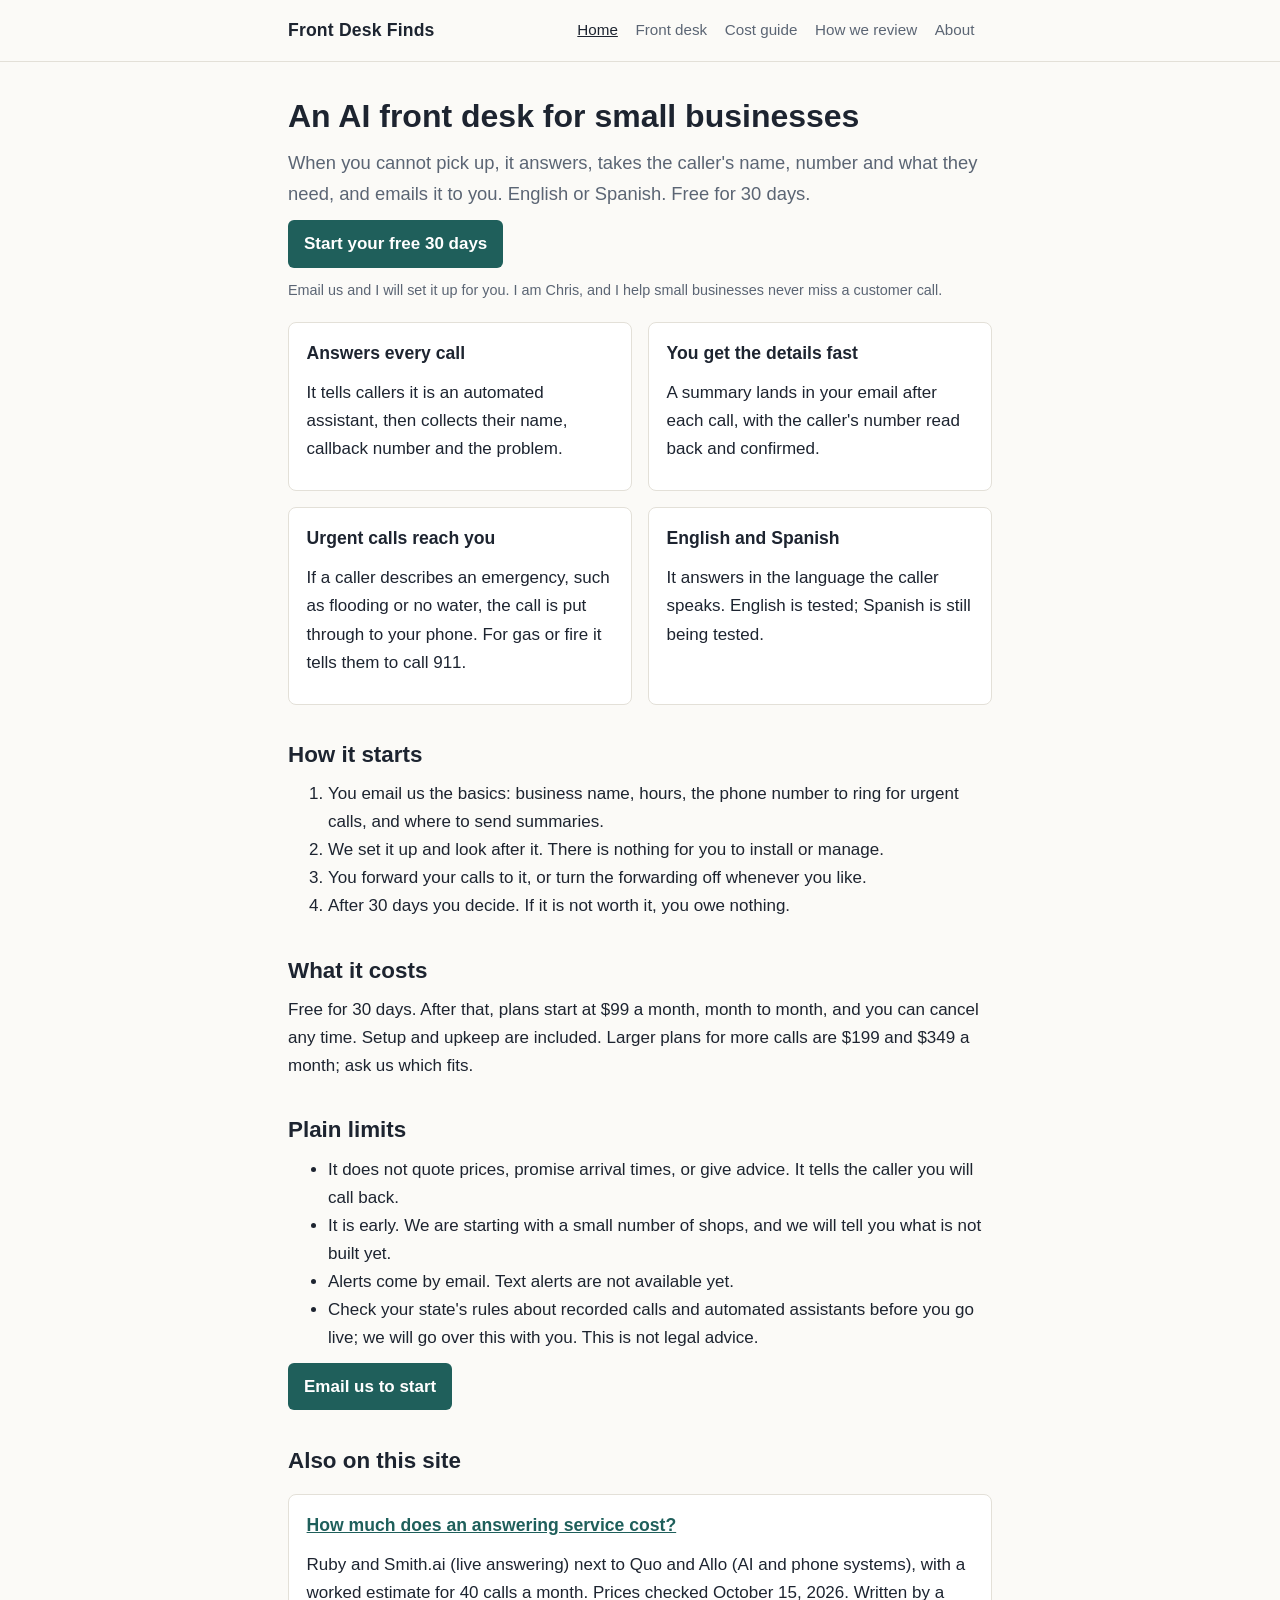
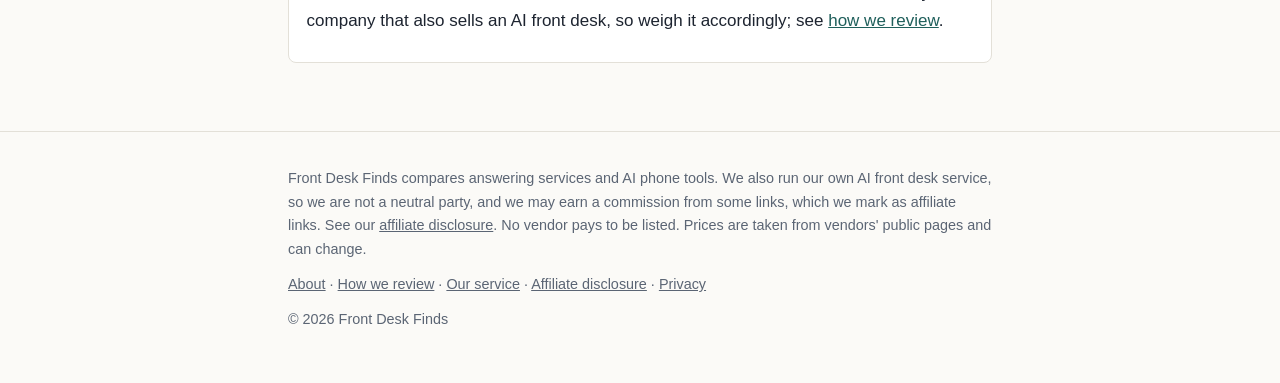
==== index.html @ 003ff278 "Draft: lead home page with AI front desk service for small businesses Co-Authored-By: Claude Sonnet " ====
<!doctype html>
<html lang="en">
<head>
<meta charset="utf-8">
<meta name="viewport" content="width=device-width,initial-scale=1">
<title>Front Desk Finds: an AI front desk for small businesses</title>
<meta name="description" content="An AI front desk that answers your calls when you cannot, takes the caller's details and emails them to you. English and Spanish. Free for 30 days.">
<link rel="canonical" href="https://frontdeskfinds.com/">
<link rel="stylesheet" href="/style.css">
<meta property="og:title" content="Front Desk Finds: an AI front desk for small businesses">
<meta property="og:description" content="An AI front desk that answers your calls when you cannot, takes the caller's details and emails them to you. English and Spanish. Free for 30 days.">
<meta property="og:type" content="website">
<meta property="og:url" content="https://frontdeskfinds.com/">
</head>
<body>
<header class="site"><div class="wrap">
<a class="brand" href="/">Front Desk Finds</a>
<nav aria-label="Main"><a href="/" aria-current="page">Home</a><a href="/our-service/">Front desk</a><a href="/how-much-does-an-answering-service-cost/">Cost guide</a><a href="/how-we-review/">How we review</a><a href="/about/">About</a></nav>
</div></header>
<main><div class="wrap">

<h1>An AI front desk for small businesses</h1>
<p class="lede">When you cannot pick up, it answers, takes the caller's name, number and what they need, and emails it to you. English or Spanish. Free for 30 days.</p>
<p><a class="btn" href="mailto:support@frontdeskfinds.com?subject=Start%20my%20free%2030%20days">Start your free 30 days</a></p>
<p class="meta">Email us and I will set it up for you. I am Chris, and I help small businesses never miss a customer call.</p>

<div class="cards two">
<div class="card"><h3>Answers every call</h3><p>It tells callers it is an automated assistant, then collects their name, callback number and the problem.</p></div>
<div class="card"><h3>You get the details fast</h3><p>A summary lands in your email after each call, with the caller's number read back and confirmed.</p></div>
<div class="card"><h3>Urgent calls reach you</h3><p>If a caller describes an emergency, such as flooding or no water, the call is put through to your phone. For gas or fire it tells them to call 911.</p></div>
<div class="card"><h3>English and Spanish</h3><p>It answers in the language the caller speaks. English is tested; Spanish is still being tested.</p></div>
</div>

<h2>How it starts</h2>
<ol>
<li>You email us the basics: business name, hours, the phone number to ring for urgent calls, and where to send summaries.</li>
<li>We set it up and look after it. There is nothing for you to install or manage.</li>
<li>You forward your calls to it, or turn the forwarding off whenever you like.</li>
<li>After 30 days you decide. If it is not worth it, you owe nothing.</li>
</ol>

<h2>What it costs</h2>
<p>Free for 30 days. After that, plans start at $99 a month, month to month, and you can cancel any time. Setup and upkeep are included. Larger plans for more calls are $199 and $349 a month; ask us which fits.</p>

<h2>Plain limits</h2>
<ul>
<li>It does not quote prices, promise arrival times, or give advice. It tells the caller you will call back.</li>
<li>It is early. We are starting with a small number of shops, and we will tell you what is not built yet.</li>
<li>Alerts come by email. Text alerts are not available yet.</li>
<li>Check your state's rules about recorded calls and automated assistants before you go live; we will go over this with you. This is not legal advice.</li>
</ul>
<p><a class="btn" href="mailto:support@frontdeskfinds.com?subject=Start%20my%20free%2030%20days">Email us to start</a></p>

<h2>Also on this site</h2>
<div class="cards">
<div class="card">
<h3><a href="/how-much-does-an-answering-service-cost/">How much does an answering service cost?</a></h3>
<p>Ruby and Smith.ai (live answering) next to Quo and Allo (AI and phone systems), with a worked estimate for 40 calls a month. Prices checked October 15, 2026. Written by a company that also sells an AI front desk, so weigh it accordingly; see <a href="/how-we-review/">how we review</a>.</p>
</div>
</div>
</div></main>
<footer class="site"><div class="wrap">
<p class="disclosure">Front Desk Finds compares answering services and AI phone tools. We also run our own AI front desk service, so we are not a neutral party, and we may earn a commission from some links, which we mark as affiliate links. See our <a href="/affiliate-disclosure/">affiliate disclosure</a>. No vendor pays to be listed. Prices are taken from vendors' public pages and can change.</p>
<p><a href="/about/">About</a> &middot; <a href="/how-we-review/">How we review</a> &middot; <a href="/our-service/">Our service</a> &middot; <a href="/affiliate-disclosure/">Affiliate disclosure</a> &middot; <a href="/privacy/">Privacy</a></p>
<p>&copy; 2026 Front Desk Finds</p>
</div></footer>
</body>
</html>
---- style.css ----
:root{--bg:#fbfaf7;--ink:#1d2430;--muted:#5b6574;--line:#e3e0d8;--accent:#1f5f5b;--accent-ink:#ffffff;--card:#ffffff;--note:#f1efe8}
@media (prefers-color-scheme:dark){:root{--bg:#14181d;--ink:#e8e6e1;--muted:#a3abb7;--line:#2b323b;--accent:#6fc2b9;--accent-ink:#0f1417;--card:#1b2127;--note:#1f262d}}
*{box-sizing:border-box}
html{-webkit-text-size-adjust:100%}
body{margin:0;background:var(--bg);color:var(--ink);font:17px/1.65 -apple-system,BlinkMacSystemFont,"Segoe UI",Roboto,Helvetica,Arial,sans-serif}
a{color:var(--accent)}
.wrap{max-width:46rem;margin:0 auto;padding:0 1rem}
header.site{border-bottom:1px solid var(--line)}
header.site .wrap{display:flex;flex-wrap:wrap;gap:.5rem 1.5rem;align-items:center;justify-content:space-between;padding-top:1rem;padding-bottom:1rem}
.brand{font-weight:700;font-size:1.1rem;color:var(--ink);text-decoration:none;letter-spacing:.01em}
nav a{margin-right:1.1rem;color:var(--muted);text-decoration:none;font-size:.95rem}
nav a:hover,nav a[aria-current="page"]{color:var(--ink);text-decoration:underline}
main{padding:2rem 0 3rem}
h1{font-size:2rem;line-height:1.2;margin:.2rem 0 .8rem}
h2{font-size:1.4rem;line-height:1.3;margin:2.2rem 0 .6rem}
h3{font-size:1.1rem;margin:1.6rem 0 .4rem}
p,ul,ol{margin:.7rem 0}
.lede{font-size:1.15rem;color:var(--muted)}
.meta{color:var(--muted);font-size:.9rem}
.note{background:var(--note);border-left:4px solid var(--accent);padding:.8rem 1rem;border-radius:4px;margin:1.2rem 0}
.tablewrap{overflow-x:auto;margin:1rem 0;border:1px solid var(--line);border-radius:6px;background:var(--card)}
table{border-collapse:collapse;width:100%;font-size:.95rem}
th,td{padding:.55rem .75rem;text-align:left;border-bottom:1px solid var(--line);vertical-align:top}
th{font-weight:600;background:var(--note);white-space:nowrap}
tr:last-child td{border-bottom:0}
caption{caption-side:top;text-align:left;padding:.6rem .75rem;font-weight:600}
.cards{display:grid;gap:1rem;margin:1.2rem 0}
.card{background:var(--card);border:1px solid var(--line);border-radius:8px;padding:1rem 1.1rem}
.card h3{margin-top:0}
.btn{display:inline-block;background:var(--accent);color:var(--accent-ink);padding:.6rem 1rem;border-radius:6px;text-decoration:none;font-weight:600}
footer.site{border-top:1px solid var(--line);padding:1.5rem 0 2.5rem;color:var(--muted);font-size:.9rem}
footer.site a{color:var(--muted)}
.disclosure{font-size:.9rem;color:var(--muted)}
@media (min-width:640px){.cards.two{grid-template-columns:1fr 1fr}}
a.aff::after{content:" (affiliate link)";font-size:.85em;color:var(--muted)}
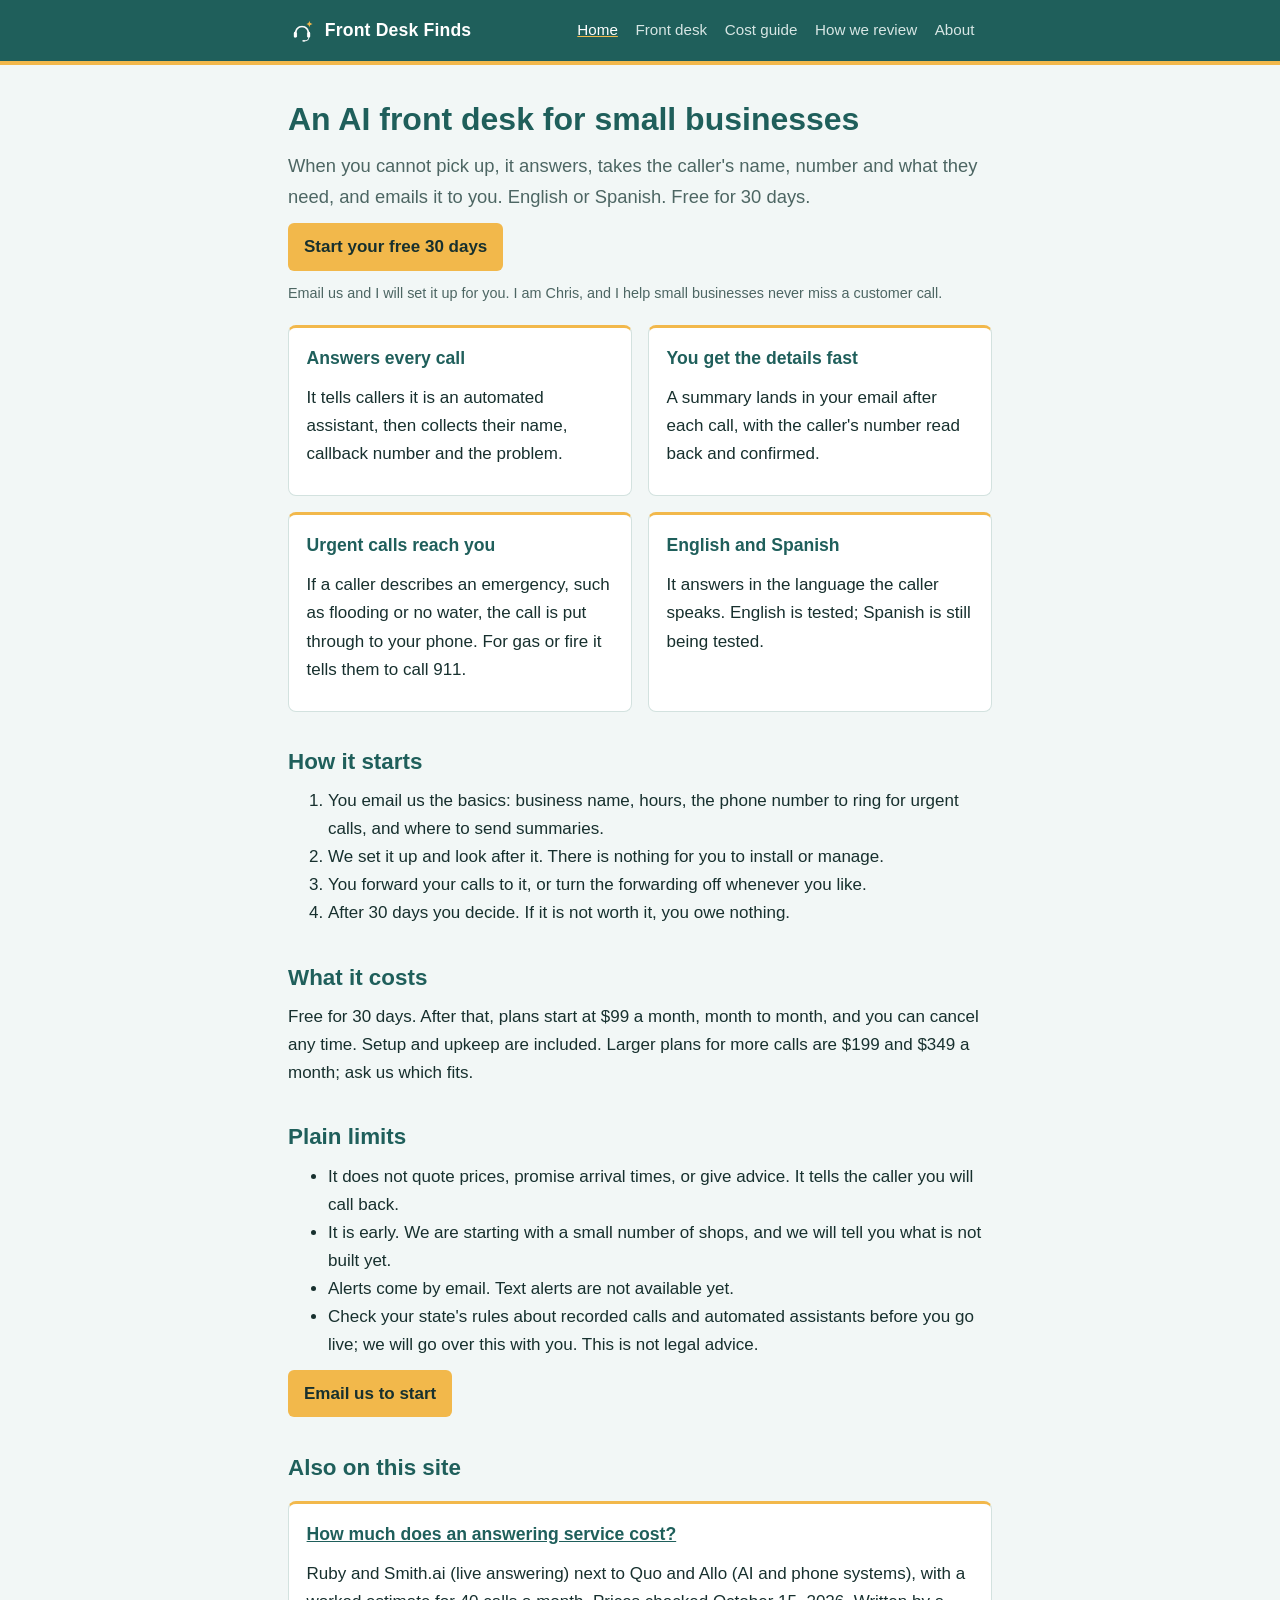
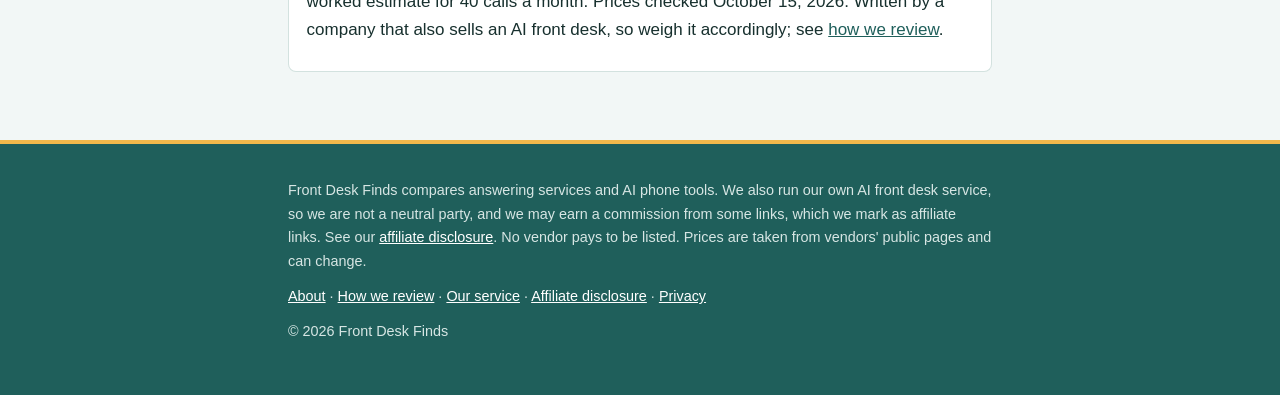
==== commit 1abd1d95: "Draft: match Facebook brand colors (teal header/footer, gold accents, icon) Co-Authored-By: Claude S" ====
--- a/index.html
+++ b/index.html
@@ -6,6 +6,7 @@
 <title>Front Desk Finds: an AI front desk for small businesses</title>
 <meta name="description" content="An AI front desk that answers your calls when you cannot, takes the caller's details and emails them to you. English and Spanish. Free for 30 days.">
 <link rel="canonical" href="https://frontdeskfinds.com/">
+<link rel="icon" href="/icon-48.png" type="image/png">
 <link rel="stylesheet" href="/style.css">
 <meta property="og:title" content="Front Desk Finds: an AI front desk for small businesses">
 <meta property="og:description" content="An AI front desk that answers your calls when you cannot, takes the caller's details and emails them to you. English and Spanish. Free for 30 days.">
@@ -14,7 +15,7 @@
 </head>
 <body>
 <header class="site"><div class="wrap">
-<a class="brand" href="/">Front Desk Finds</a>
+<a class="brand" href="/"><img src="/icon-48.png" alt="" width="28" height="28">Front Desk Finds</a>
 <nav aria-label="Main"><a href="/" aria-current="page">Home</a><a href="/our-service/">Front desk</a><a href="/how-much-does-an-answering-service-cost/">Cost guide</a><a href="/how-we-review/">How we review</a><a href="/about/">About</a></nav>
 </div></header>
 <main><div class="wrap">
--- a/style.css
+++ b/style.css
@@ -1,15 +1,16 @@
-:root{--bg:#fbfaf7;--ink:#1d2430;--muted:#5b6574;--line:#e3e0d8;--accent:#1f5f5b;--accent-ink:#ffffff;--card:#ffffff;--note:#f1efe8}
+:root{--teal:#1f5f5b;--gold:#f2b84b;--bg:#f2f7f6;--ink:#17302e;--muted:#4d6663;--line:#d3e2df;--accent:#1f5f5b;--accent-ink:#ffffff;--card:#ffffff;--note:#fdf4de}
 @media (prefers-color-scheme:dark){:root{--bg:#14181d;--ink:#e8e6e1;--muted:#a3abb7;--line:#2b323b;--accent:#6fc2b9;--accent-ink:#0f1417;--card:#1b2127;--note:#1f262d}}
 *{box-sizing:border-box}
 html{-webkit-text-size-adjust:100%}
 body{margin:0;background:var(--bg);color:var(--ink);font:17px/1.65 -apple-system,BlinkMacSystemFont,"Segoe UI",Roboto,Helvetica,Arial,sans-serif}
 a{color:var(--accent)}
 .wrap{max-width:46rem;margin:0 auto;padding:0 1rem}
-header.site{border-bottom:1px solid var(--line)}
+header.site{background:var(--teal);border-bottom:4px solid var(--gold)}
 header.site .wrap{display:flex;flex-wrap:wrap;gap:.5rem 1.5rem;align-items:center;justify-content:space-between;padding-top:1rem;padding-bottom:1rem}
-.brand{font-weight:700;font-size:1.1rem;color:var(--ink);text-decoration:none;letter-spacing:.01em}
-nav a{margin-right:1.1rem;color:var(--muted);text-decoration:none;font-size:.95rem}
-nav a:hover,nav a[aria-current="page"]{color:var(--ink);text-decoration:underline}
+.brand{font-weight:700;font-size:1.1rem;color:#fff;display:inline-flex;align-items:center;gap:.55rem;text-decoration:none;letter-spacing:.01em}
+nav a{margin-right:1.1rem;color:#d7e6e4;text-decoration:none;font-size:.95rem}
+nav a:hover,nav a[aria-current="page"]{color:#fff;text-decoration:underline;text-decoration-color:var(--gold)}
+.brand img{width:28px;height:28px;border-radius:6px}
 main{padding:2rem 0 3rem}
 h1{font-size:2rem;line-height:1.2;margin:.2rem 0 .8rem}
 h2{font-size:1.4rem;line-height:1.3;margin:2.2rem 0 .6rem}
@@ -17,7 +18,7 @@
 p,ul,ol{margin:.7rem 0}
 .lede{font-size:1.15rem;color:var(--muted)}
 .meta{color:var(--muted);font-size:.9rem}
-.note{background:var(--note);border-left:4px solid var(--accent);padding:.8rem 1rem;border-radius:4px;margin:1.2rem 0}
+.note{background:var(--note);border-left:4px solid var(--gold);padding:.8rem 1rem;border-radius:4px;margin:1.2rem 0}
 .tablewrap{overflow-x:auto;margin:1rem 0;border:1px solid var(--line);border-radius:6px;background:var(--card)}
 table{border-collapse:collapse;width:100%;font-size:.95rem}
 th,td{padding:.55rem .75rem;text-align:left;border-bottom:1px solid var(--line);vertical-align:top}
@@ -27,9 +28,16 @@
 .cards{display:grid;gap:1rem;margin:1.2rem 0}
 .card{background:var(--card);border:1px solid var(--line);border-radius:8px;padding:1rem 1.1rem}
 .card h3{margin-top:0}
-.btn{display:inline-block;background:var(--accent);color:var(--accent-ink);padding:.6rem 1rem;border-radius:6px;text-decoration:none;font-weight:600}
+.btn{display:inline-block;background:var(--gold);color:#17302e;padding:.6rem 1rem;border-radius:6px;text-decoration:none;font-weight:600}
 footer.site{border-top:1px solid var(--line);padding:1.5rem 0 2.5rem;color:var(--muted);font-size:.9rem}
 footer.site a{color:var(--muted)}
 .disclosure{font-size:.9rem;color:var(--muted)}
 @media (min-width:640px){.cards.two{grid-template-columns:1fr 1fr}}
 a.aff::after{content:" (affiliate link)";font-size:.85em;color:var(--muted)}
+
+h1,h2,h3{color:var(--teal)}
+.card{border-top:3px solid var(--gold)}
+footer.site{background:var(--teal);color:#d7e6e4;border-top:4px solid var(--gold)}
+footer.site a{color:#fff}
+@media (prefers-color-scheme:dark){h1,h2,h3{color:var(--gold)}.card{border-top-color:var(--gold)}}
+footer.site .disclosure{color:#d7e6e4}
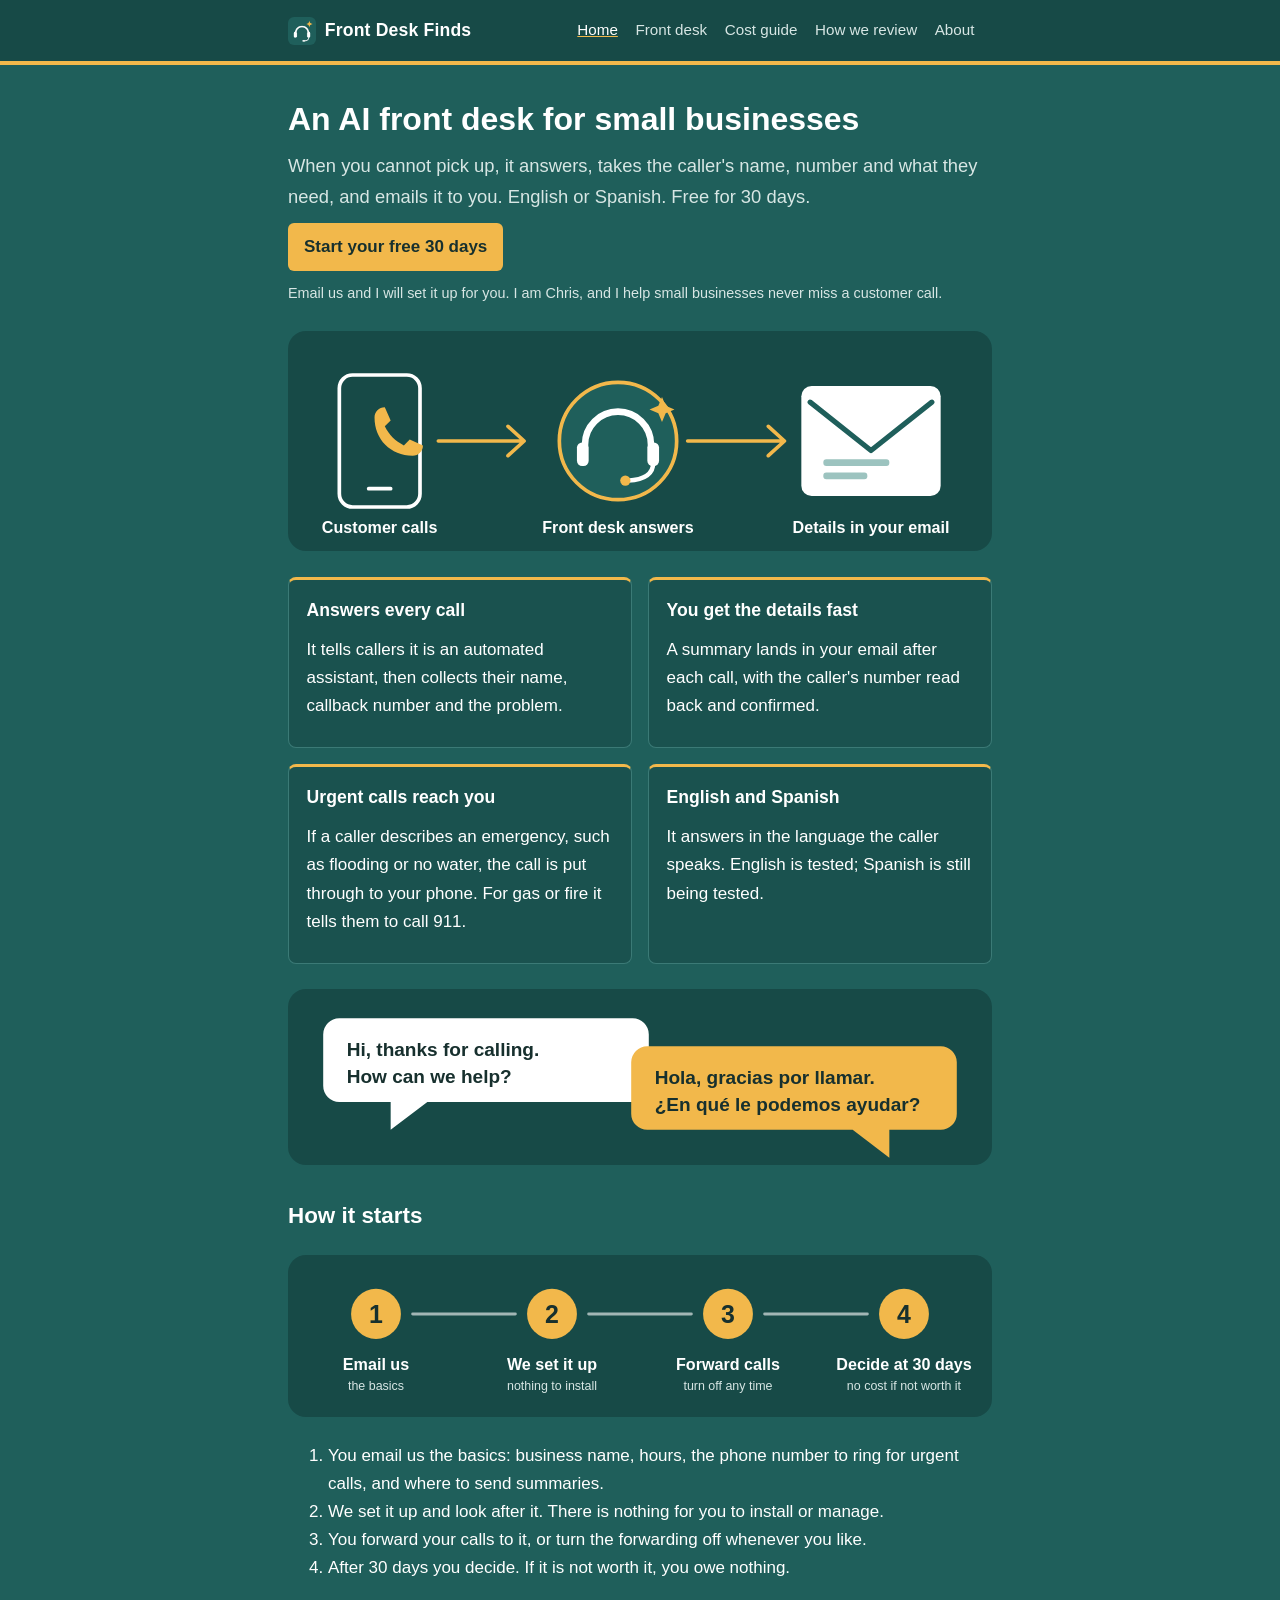
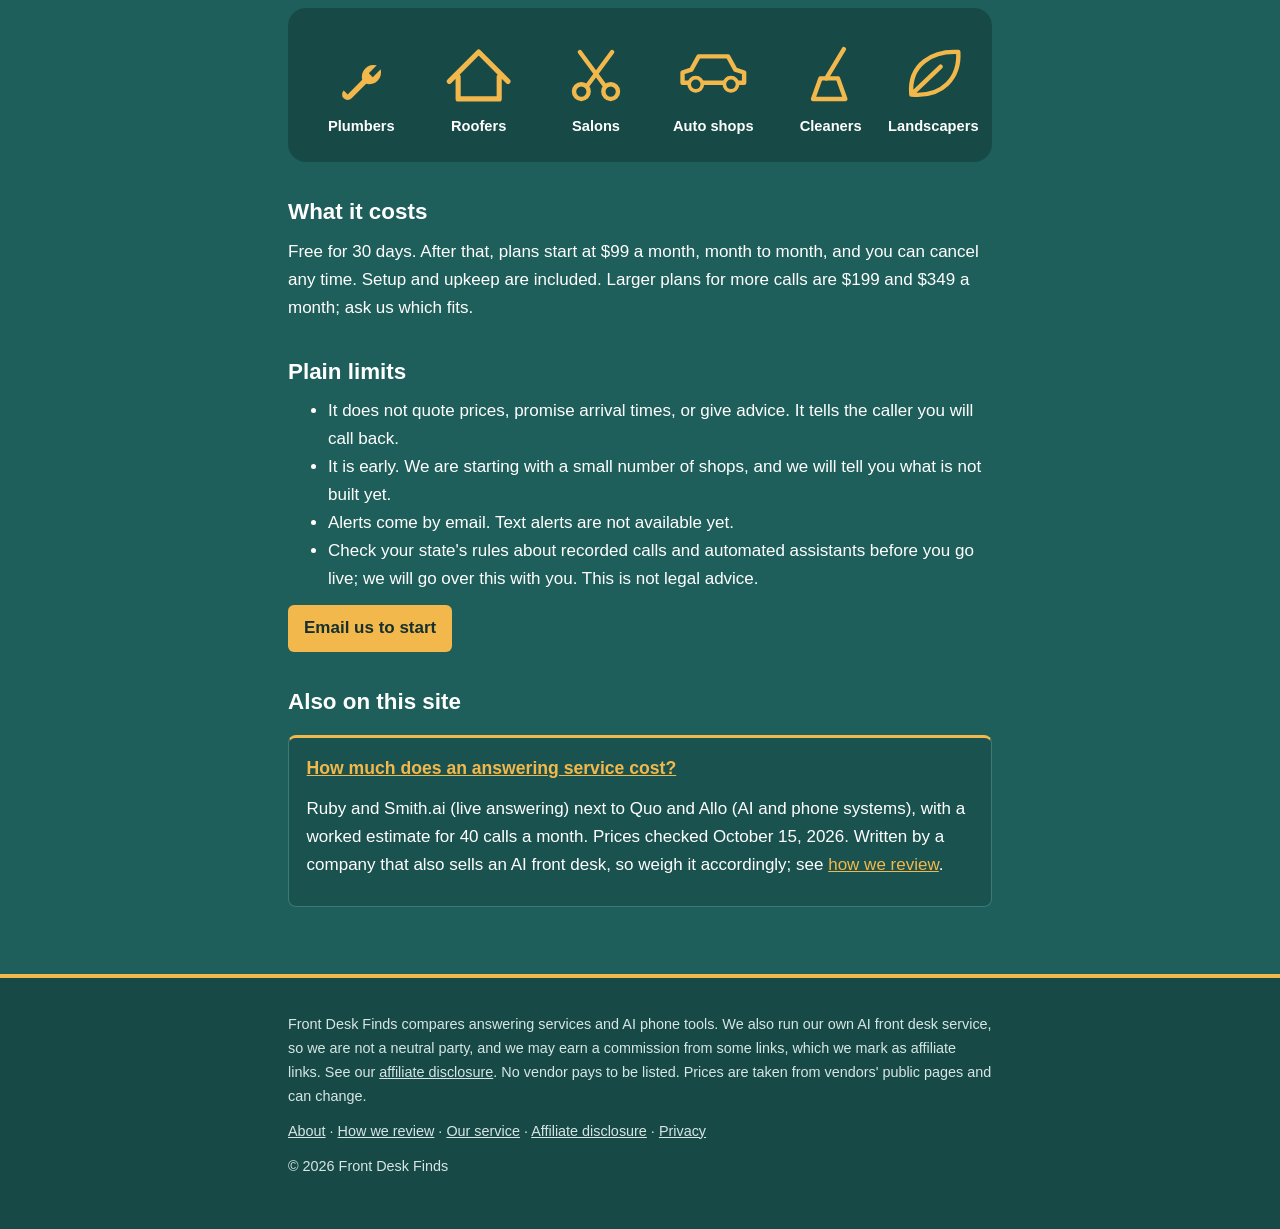
==== commit 5146b7d5: "Draft: add illustrations to site pages Co-Authored-By: Claude Sonnet 5.5 <noreply@anthropic.com> Cla" ====
--- a/index.html
+++ b/index.html
@@ -25,6 +25,8 @@
 <p><a class="btn" href="mailto:support@frontdeskfinds.com?subject=Start%20my%20free%2030%20days">Start your free 30 days</a></p>
 <p class="meta">Email us and I will set it up for you. I am Chris, and I help small businesses never miss a customer call.</p>
 
+<img class="hero" src="/img/call-to-email.svg" alt="A customer call is answered by the AI front desk and the details arrive in your email" width="960" height="300">
+
 <div class="cards two">
 <div class="card"><h3>Answers every call</h3><p>It tells callers it is an automated assistant, then collects their name, callback number and the problem.</p></div>
 <div class="card"><h3>You get the details fast</h3><p>A summary lands in your email after each call, with the caller's number read back and confirmed.</p></div>
@@ -32,7 +34,10 @@
 <div class="card"><h3>English and Spanish</h3><p>It answers in the language the caller speaks. English is tested; Spanish is still being tested.</p></div>
 </div>
 
+<img class="band" src="/img/bilingual.svg" alt="Speech bubbles in English and Spanish" width="960" height="240">
+
 <h2>How it starts</h2>
+<img class="band" src="/img/how-it-starts.svg" alt="Four steps: email us, we set it up, forward your calls, you decide after 30 days" width="960" height="220">
 <ol>
 <li>You email us the basics: business name, hours, the phone number to ring for urgent calls, and where to send summaries.</li>
 <li>We set it up and look after it. There is nothing for you to install or manage.</li>
@@ -40,6 +45,7 @@
 <li>After 30 days you decide. If it is not worth it, you owe nothing.</li>
 </ol>
 
+<img class="band" src="/img/trades.svg" alt="Plumbers, roofers, salons, auto shops, cleaners and landscapers" width="960" height="210">
 <h2>What it costs</h2>
 <p>Free for 30 days. After that, plans start at $99 a month, month to month, and you can cancel any time. Setup and upkeep are included. Larger plans for more calls are $199 and $349 a month; ask us which fits.</p>
 
--- a/style.css
+++ b/style.css
@@ -1,11 +1,11 @@
-:root{--teal:#1f5f5b;--gold:#f2b84b;--bg:#f2f7f6;--ink:#17302e;--muted:#4d6663;--line:#d3e2df;--accent:#1f5f5b;--accent-ink:#ffffff;--card:#ffffff;--note:#fdf4de}
-@media (prefers-color-scheme:dark){:root{--bg:#14181d;--ink:#e8e6e1;--muted:#a3abb7;--line:#2b323b;--accent:#6fc2b9;--accent-ink:#0f1417;--card:#1b2127;--note:#1f262d}}
+:root{--teal:#1f5f5b;--teal-dark:#174a47;--gold:#f2b84b;--bg:#1f5f5b;--ink:#ffffff;--muted:#d7e6e4;--line:#3b7a76;--accent:#f2b84b;--accent-ink:#17302e;--card:#1a524f;--note:#174a47}
+@media (prefers-color-scheme:dark){:root{--bg:#1f5f5b;--ink:#ffffff;--muted:#d7e6e4}}
 *{box-sizing:border-box}
 html{-webkit-text-size-adjust:100%}
 body{margin:0;background:var(--bg);color:var(--ink);font:17px/1.65 -apple-system,BlinkMacSystemFont,"Segoe UI",Roboto,Helvetica,Arial,sans-serif}
 a{color:var(--accent)}
 .wrap{max-width:46rem;margin:0 auto;padding:0 1rem}
-header.site{background:var(--teal);border-bottom:4px solid var(--gold)}
+header.site{background:var(--teal-dark);border-bottom:4px solid var(--gold)}
 header.site .wrap{display:flex;flex-wrap:wrap;gap:.5rem 1.5rem;align-items:center;justify-content:space-between;padding-top:1rem;padding-bottom:1rem}
 .brand{font-weight:700;font-size:1.1rem;color:#fff;display:inline-flex;align-items:center;gap:.55rem;text-decoration:none;letter-spacing:.01em}
 nav a{margin-right:1.1rem;color:#d7e6e4;text-decoration:none;font-size:.95rem}
@@ -35,9 +35,11 @@
 @media (min-width:640px){.cards.two{grid-template-columns:1fr 1fr}}
 a.aff::after{content:" (affiliate link)";font-size:.85em;color:var(--muted)}
 
-h1,h2,h3{color:var(--teal)}
+h1,h2,h3{color:#fff}
 .card{border-top:3px solid var(--gold)}
-footer.site{background:var(--teal);color:#d7e6e4;border-top:4px solid var(--gold)}
-footer.site a{color:#fff}
-@media (prefers-color-scheme:dark){h1,h2,h3{color:var(--gold)}.card{border-top-color:var(--gold)}}
-footer.site .disclosure{color:#d7e6e4}
+.note{border-left-color:var(--gold)}
+th{color:#fff}
+footer.site{background:var(--teal-dark);color:#d7e6e4;border-top:4px solid var(--gold)}
+footer.site a,footer.site .disclosure{color:#d7e6e4}
+
+img.hero,img.band{display:block;width:100%;height:auto;margin:1.6rem 0;border-radius:18px}
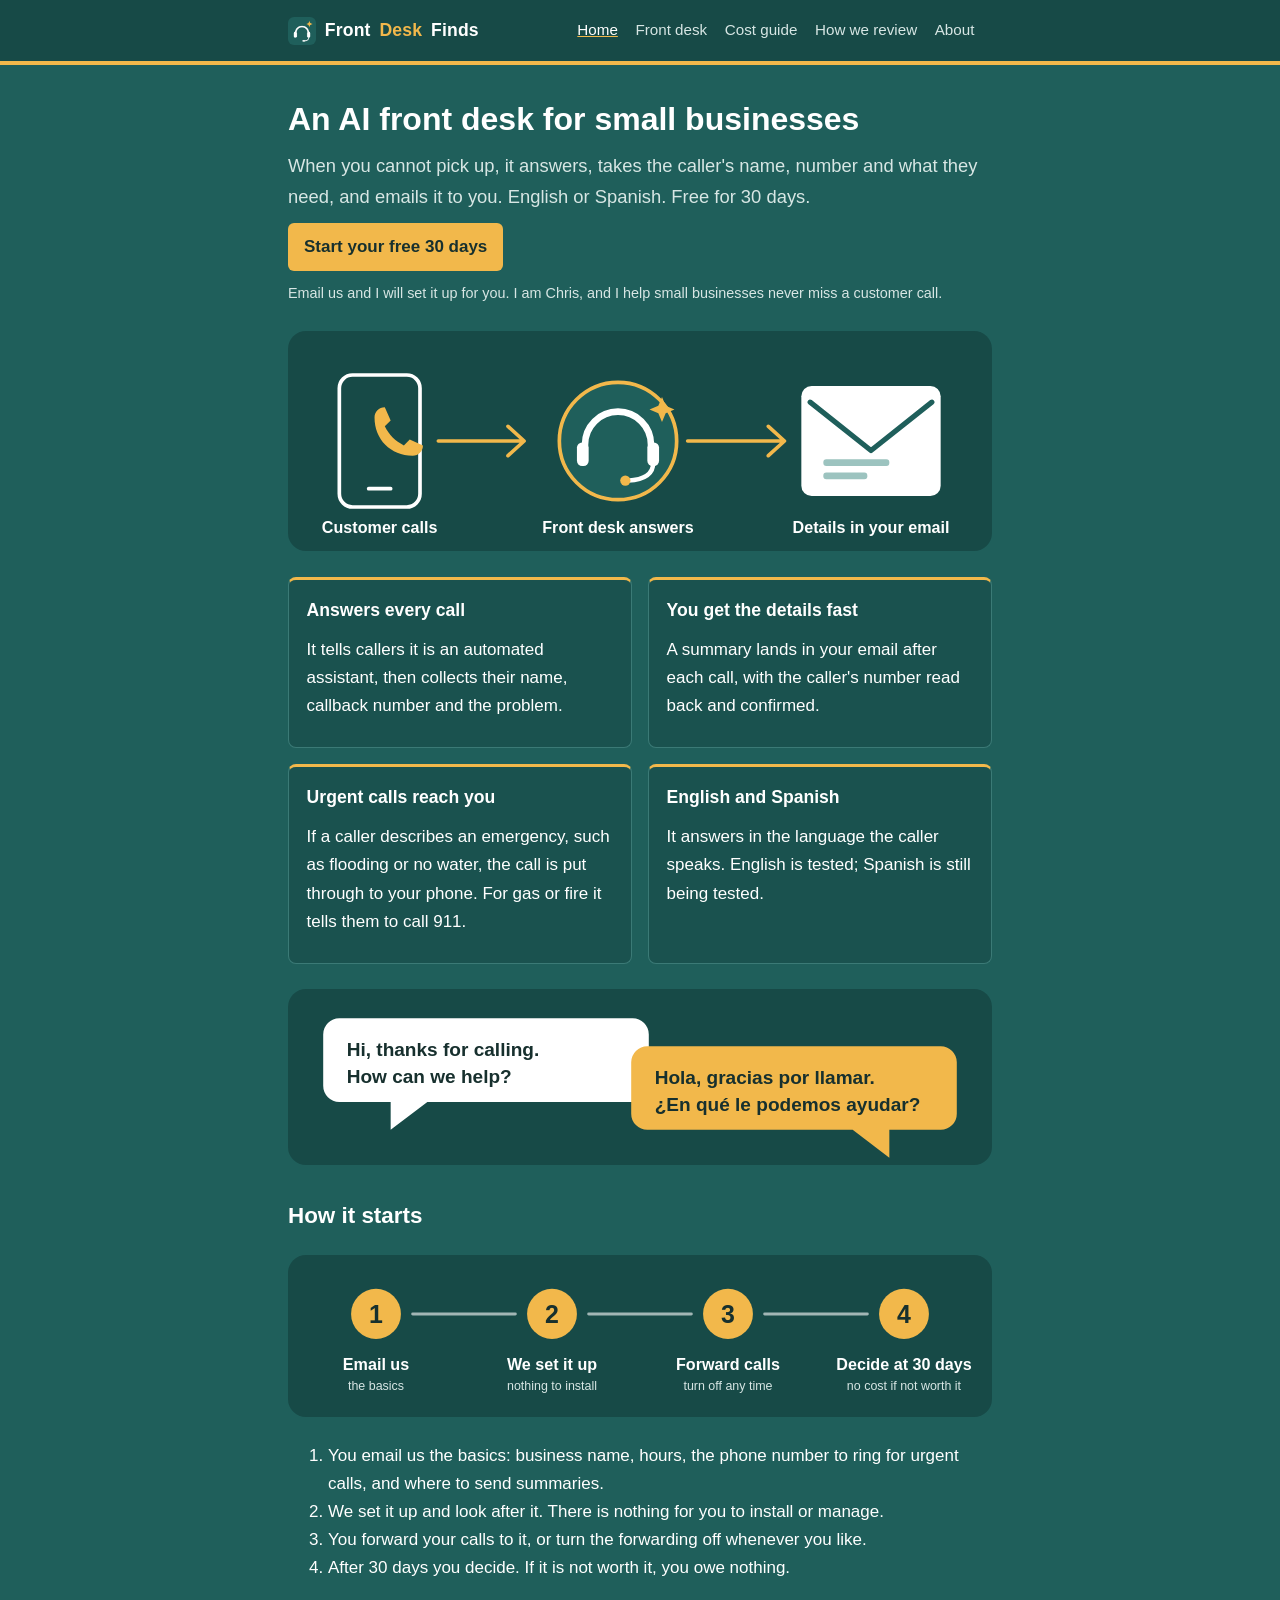
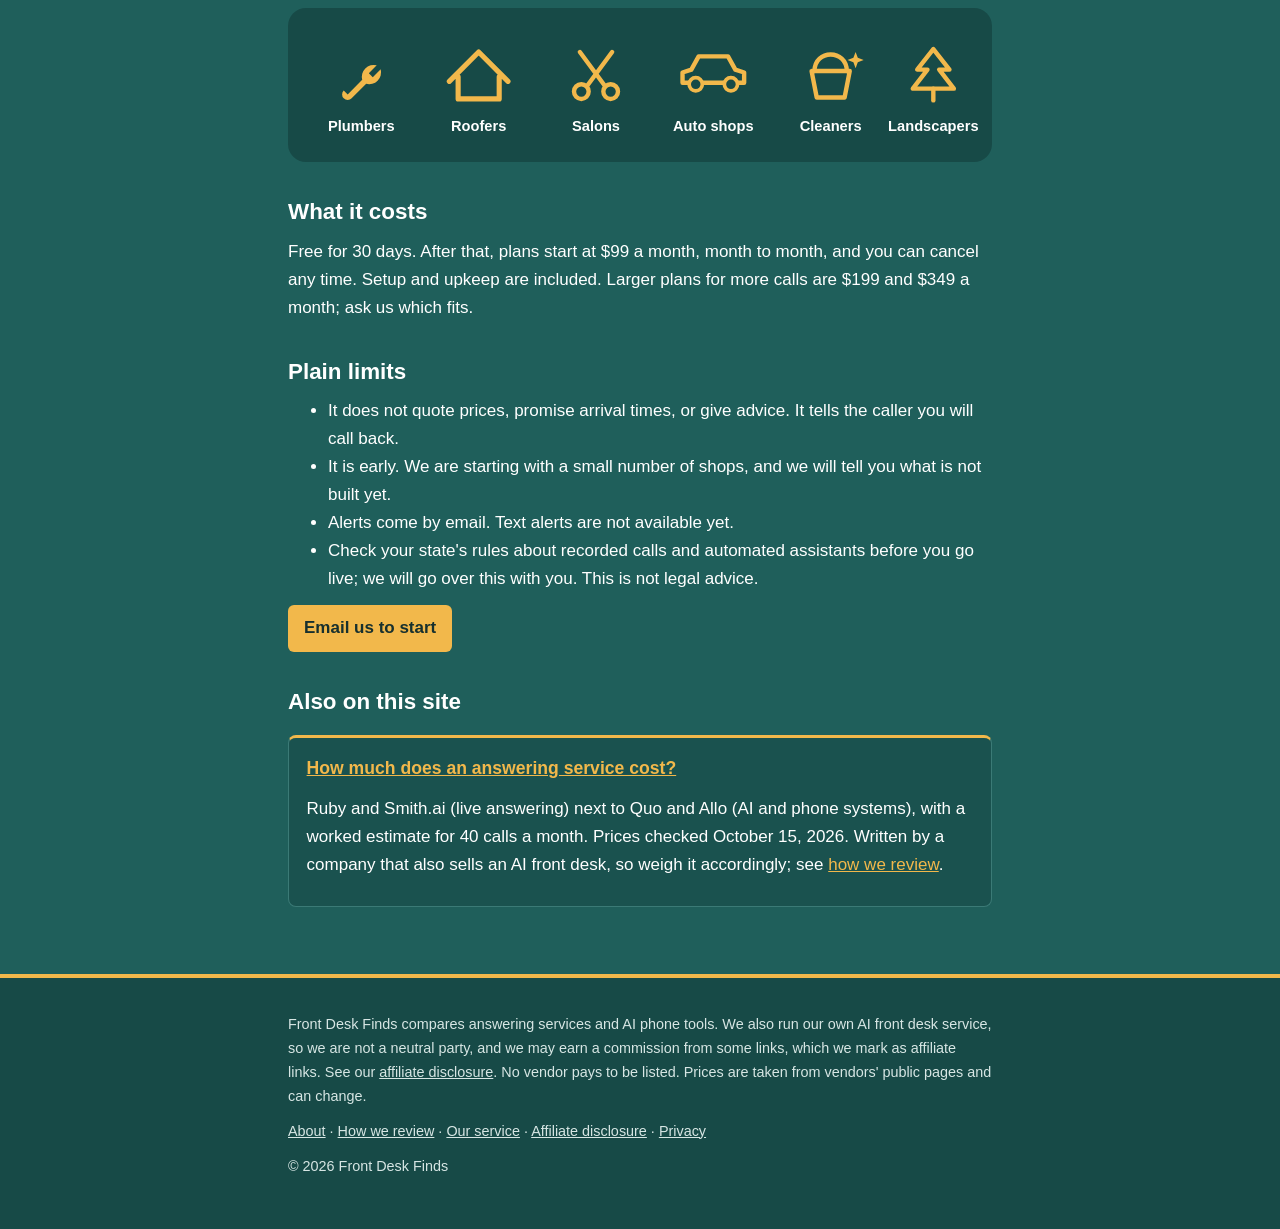
==== commit 4f05d35b: "Draft: gold Desk in header brand Co-Authored-By: Claude Sonnet 5.5 <noreply@anthropic.com> Claude-Se" ====
--- a/index.html
+++ b/index.html
@@ -15,7 +15,7 @@
 </head>
 <body>
 <header class="site"><div class="wrap">
-<a class="brand" href="/"><img src="/icon-48.png" alt="" width="28" height="28">Front Desk Finds</a>
+<a class="brand" href="/"><img src="/icon-48.png" alt="" width="28" height="28">Front <span class="gold">Desk</span> Finds</a>
 <nav aria-label="Main"><a href="/" aria-current="page">Home</a><a href="/our-service/">Front desk</a><a href="/how-much-does-an-answering-service-cost/">Cost guide</a><a href="/how-we-review/">How we review</a><a href="/about/">About</a></nav>
 </div></header>
 <main><div class="wrap">
--- a/style.css
+++ b/style.css
@@ -43,3 +43,4 @@
 footer.site a,footer.site .disclosure{color:#d7e6e4}
 
 img.hero,img.band{display:block;width:100%;height:auto;margin:1.6rem 0;border-radius:18px}
+.brand .gold{color:var(--gold)}
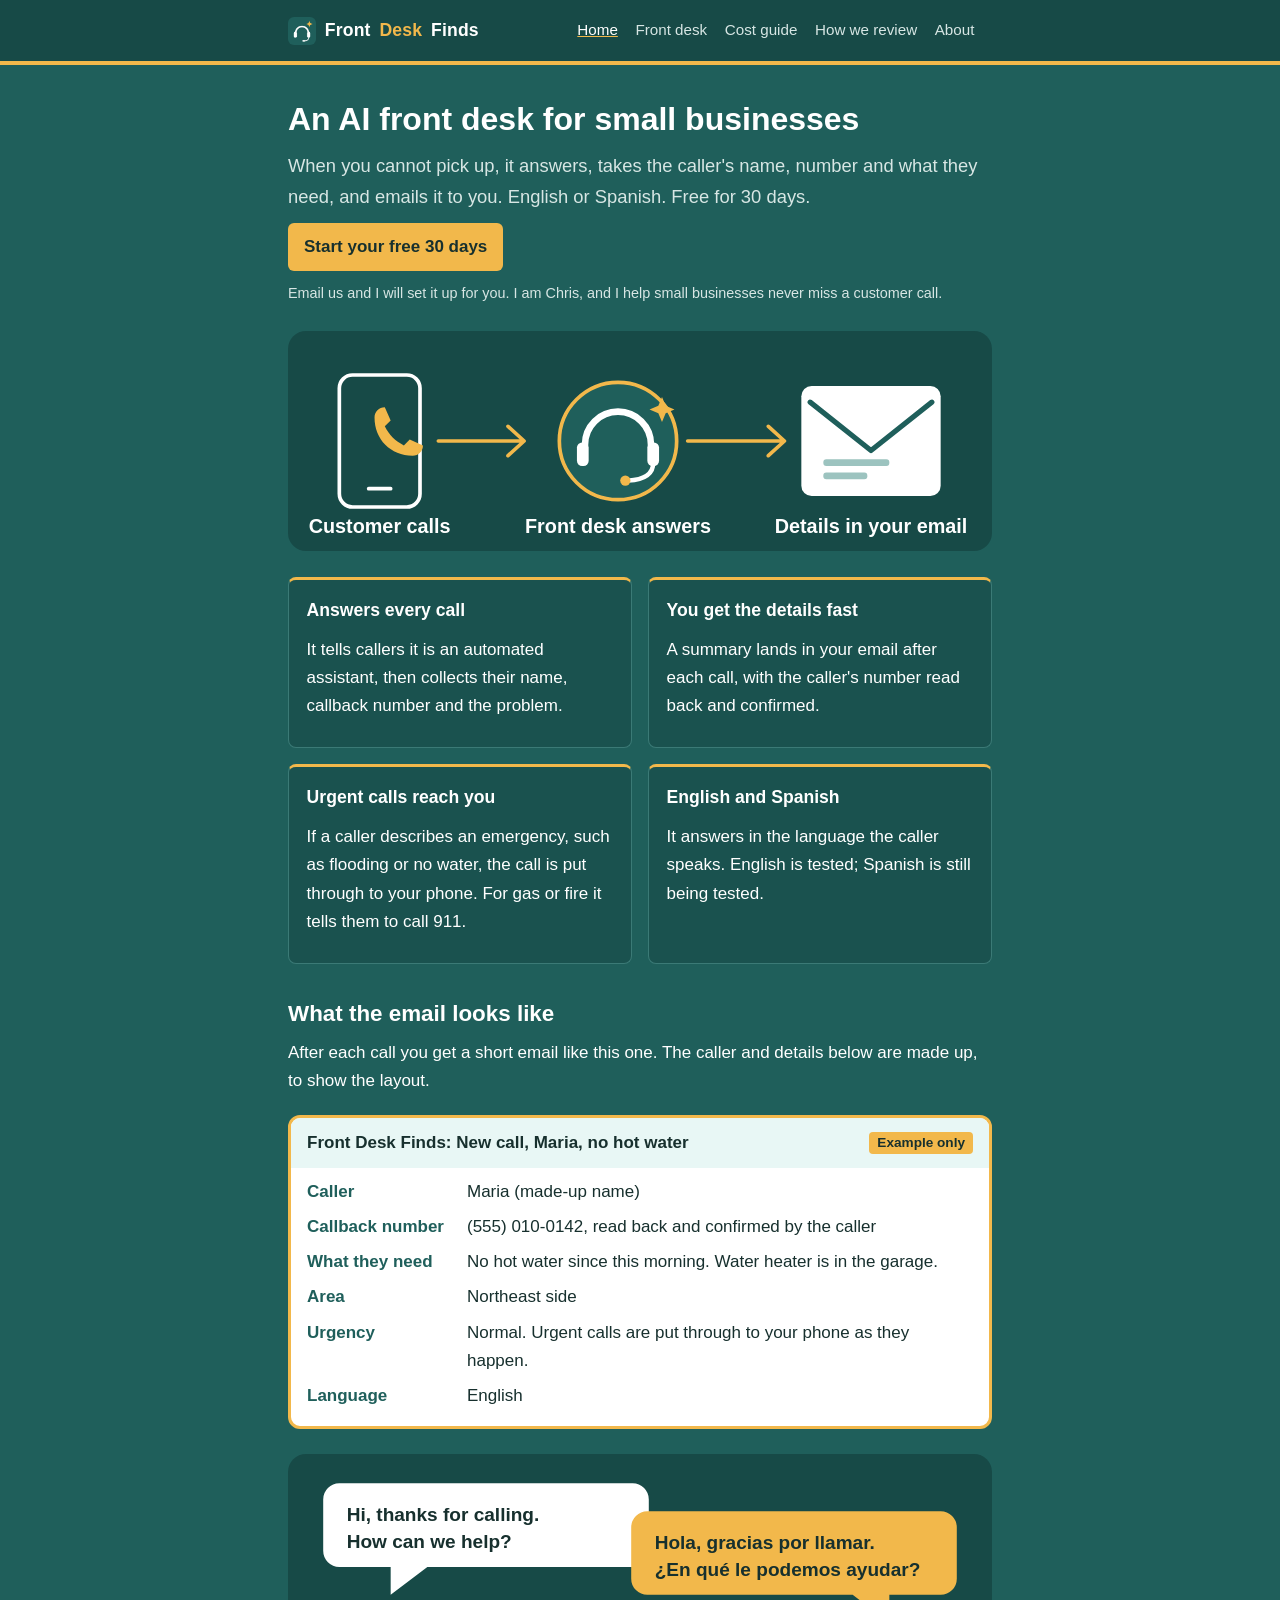
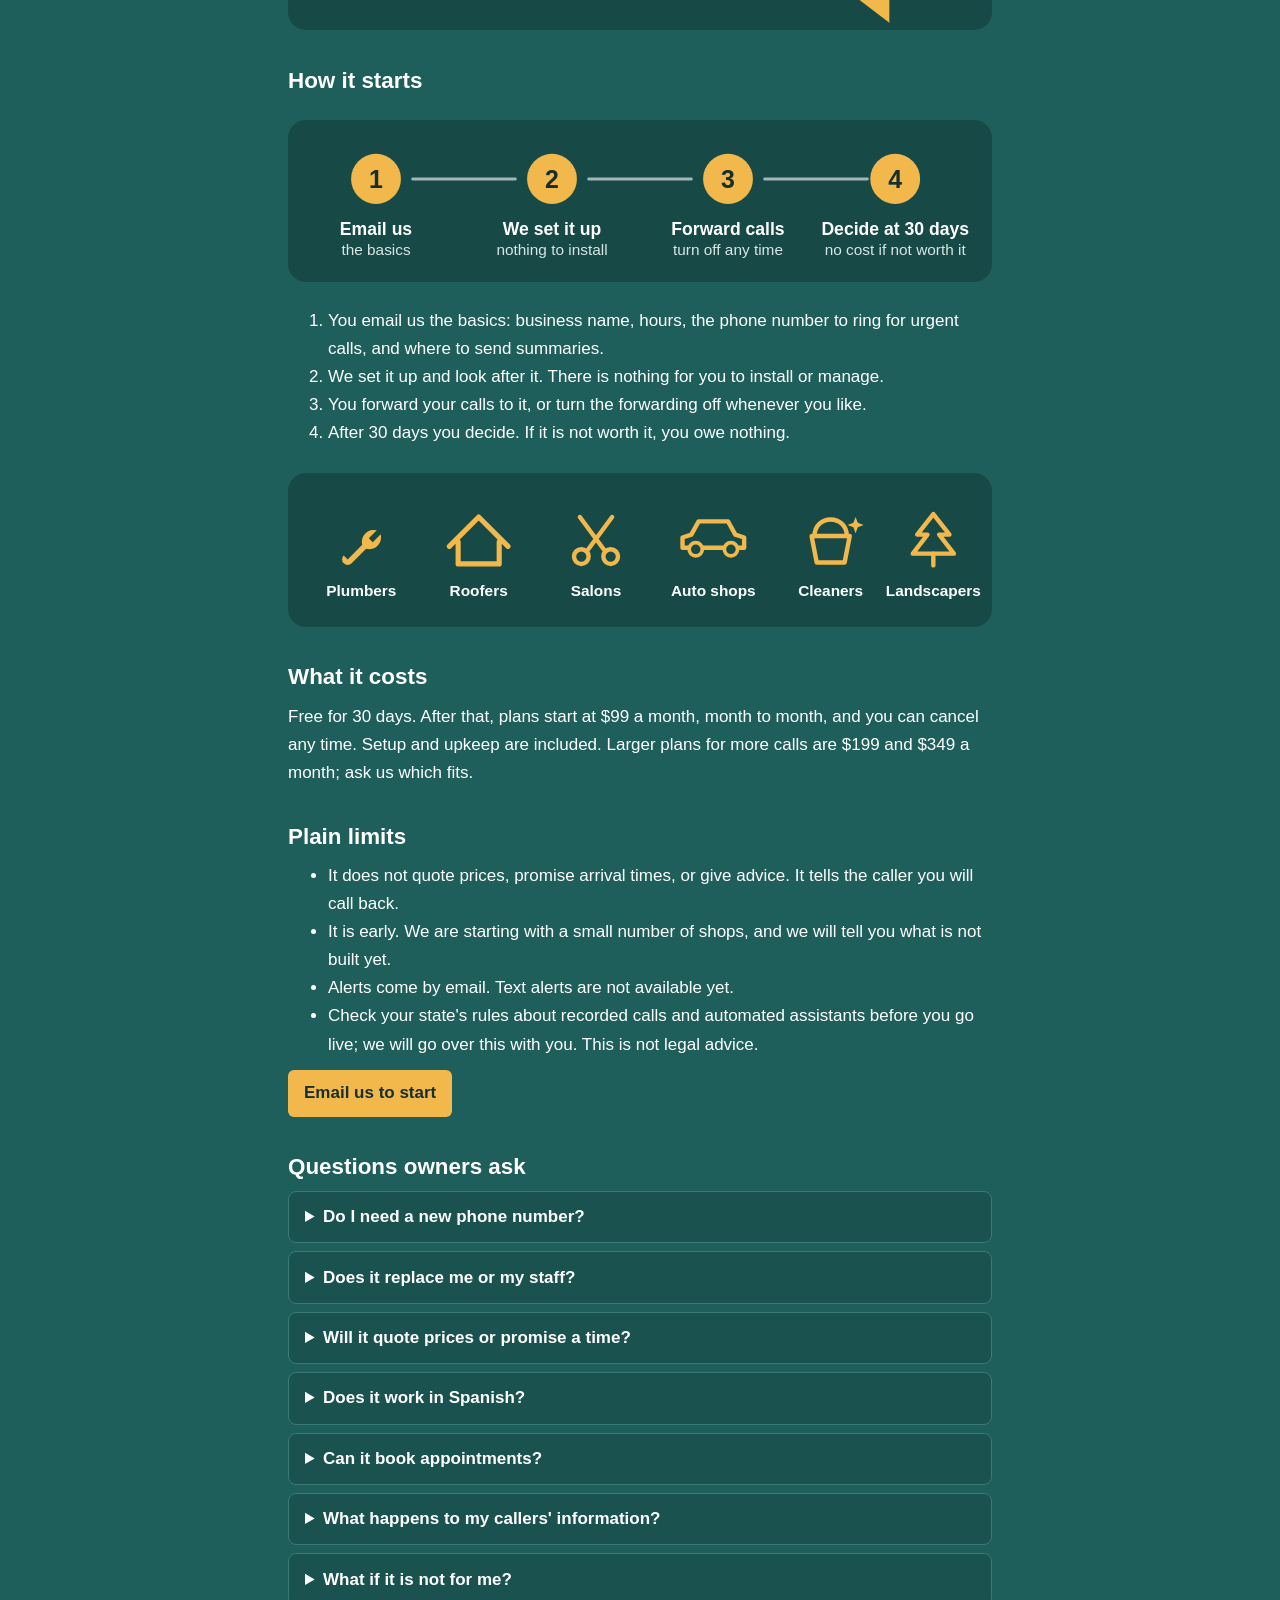
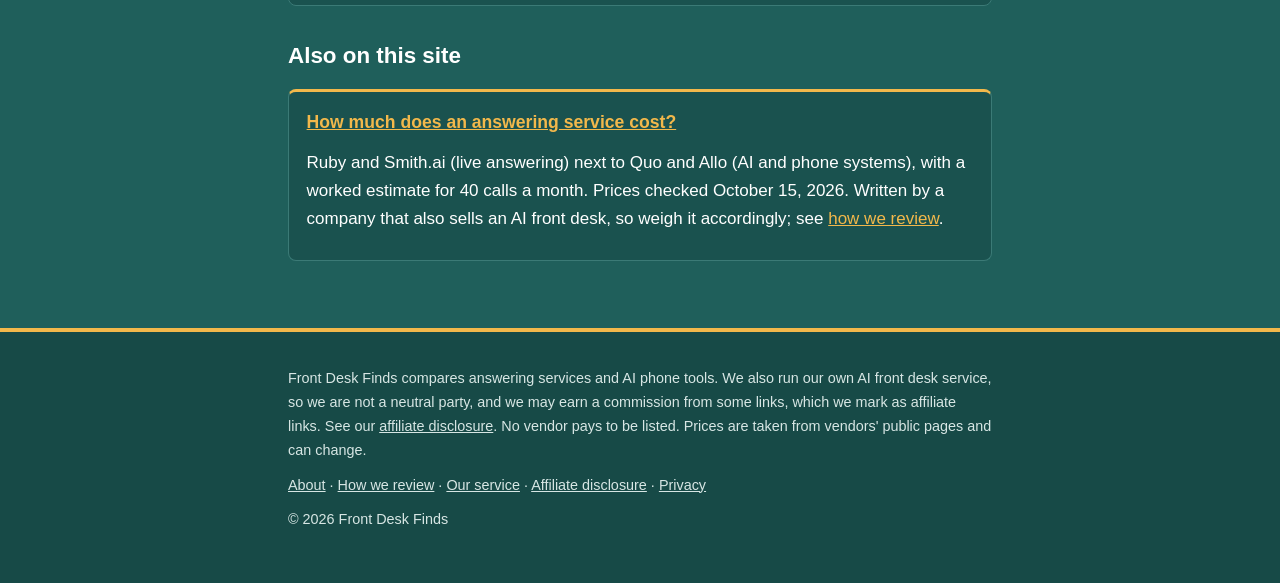
==== commit 0403e482: "Draft: sample email, FAQ, larger image text Co-Authored-By: Claude Sonnet 5.5 <noreply@anthropic.com" ====
--- a/index.html
+++ b/index.html
@@ -34,6 +34,20 @@
 <div class="card"><h3>English and Spanish</h3><p>It answers in the language the caller speaks. English is tested; Spanish is still being tested.</p></div>
 </div>
 
+<h2>What the email looks like</h2>
+<p>After each call you get a short email like this one. The caller and details below are made up, to show the layout.</p>
+<div class="email" role="img" aria-label="Example email summary of a call, with made-up details">
+<div class="email-head"><span>Front Desk Finds: New call, Maria, no hot water</span><em>Example only</em></div>
+<dl>
+<dt>Caller</dt><dd>Maria (made-up name)</dd>
+<dt>Callback number</dt><dd>(555) 010-0142, read back and confirmed by the caller</dd>
+<dt>What they need</dt><dd>No hot water since this morning. Water heater is in the garage.</dd>
+<dt>Area</dt><dd>Northeast side</dd>
+<dt>Urgency</dt><dd>Normal. Urgent calls are put through to your phone as they happen.</dd>
+<dt>Language</dt><dd>English</dd>
+</dl>
+</div>
+
 <img class="band" src="/img/bilingual.svg" alt="Speech bubbles in English and Spanish" width="960" height="240">
 
 <h2>How it starts</h2>
@@ -58,6 +72,17 @@
 </ul>
 <p><a class="btn" href="mailto:support@frontdeskfinds.com?subject=Start%20my%20free%2030%20days">Email us to start</a></p>
 
+<h2>Questions owners ask</h2>
+<div class="faq">
+<details><summary>Do I need a new phone number?</summary><p>No. You forward your calls to the front desk, and you can turn the forwarding off whenever you like.</p></details>
+<details><summary>Does it replace me or my staff?</summary><p>No. It picks up calls you miss, takes the details, and you call back. If a caller describes an emergency, the call is put through to your phone.</p></details>
+<details><summary>Will it quote prices or promise a time?</summary><p>No. It never quotes prices, promises arrival times, or gives advice. It tells the caller you will call back.</p></details>
+<details><summary>Does it work in Spanish?</summary><p>Yes, it answers in the language the caller speaks. English is tested. Spanish is still being tested.</p></details>
+<details><summary>Can it book appointments?</summary><p>Not yet. Taking appointment requests is being tested and will be an add-on on larger plans.</p></details>
+<details><summary>What happens to my callers' information?</summary><p>It is the caller's name, number and what they need, sent to you by email. We do not sell it. Before you start, we put in writing exactly what is kept.</p></details>
+<details><summary>What if it is not for me?</summary><p>The first 30 days are free. After that it is month to month and you can cancel any time.</p></details>
+</div>
+
 <h2>Also on this site</h2>
 <div class="cards">
 <div class="card">
--- a/style.css
+++ b/style.css
@@ -44,3 +44,12 @@
 
 img.hero,img.band{display:block;width:100%;height:auto;margin:1.6rem 0;border-radius:18px}
 .brand .gold{color:var(--gold)}
+
+.email{background:#fff;color:#17302e;border-radius:12px;overflow:hidden;margin:1.2rem 0;border:3px solid var(--gold)}
+.email-head{background:#e8f7f5;padding:.7rem 1rem;font-weight:700;display:flex;justify-content:space-between;gap:1rem;flex-wrap:wrap}
+.email-head em{font-style:normal;background:var(--gold);color:#17302e;border-radius:4px;padding:0 .5rem;font-size:.85rem;align-self:center}
+.email dl{margin:0;padding:.6rem 1rem 1rem;display:grid;grid-template-columns:9rem 1fr;gap:.45rem 1rem}
+.email dt{font-weight:700;color:#1f5f5b}.email dd{margin:0}
+@media (max-width:560px){.email dl{grid-template-columns:1fr;gap:0}.email dd{margin-bottom:.5rem}}
+.faq details{background:var(--card);border:1px solid var(--line);border-radius:8px;padding:.7rem 1rem;margin:.5rem 0}
+.faq summary{cursor:pointer;font-weight:700;color:#fff}.faq details[open] summary{color:var(--gold)}.faq p{margin:.6rem 0 .2rem}
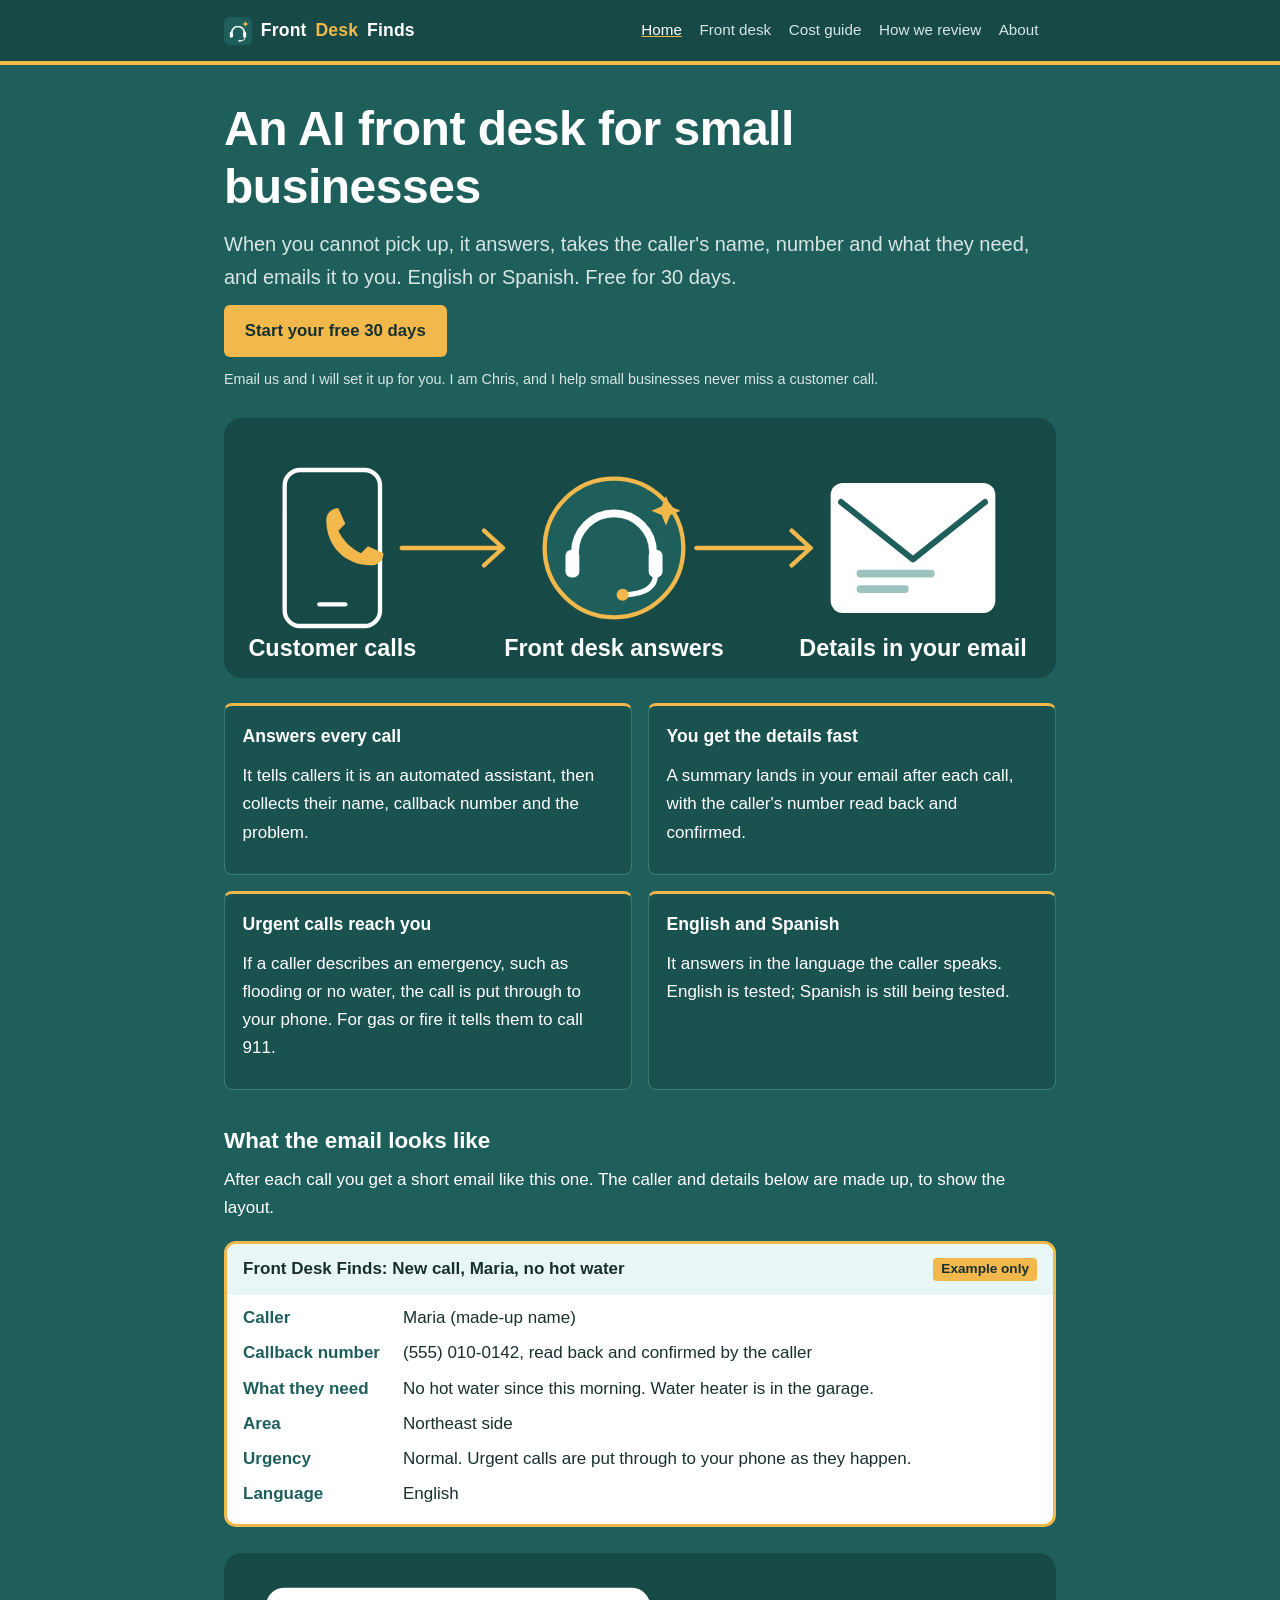
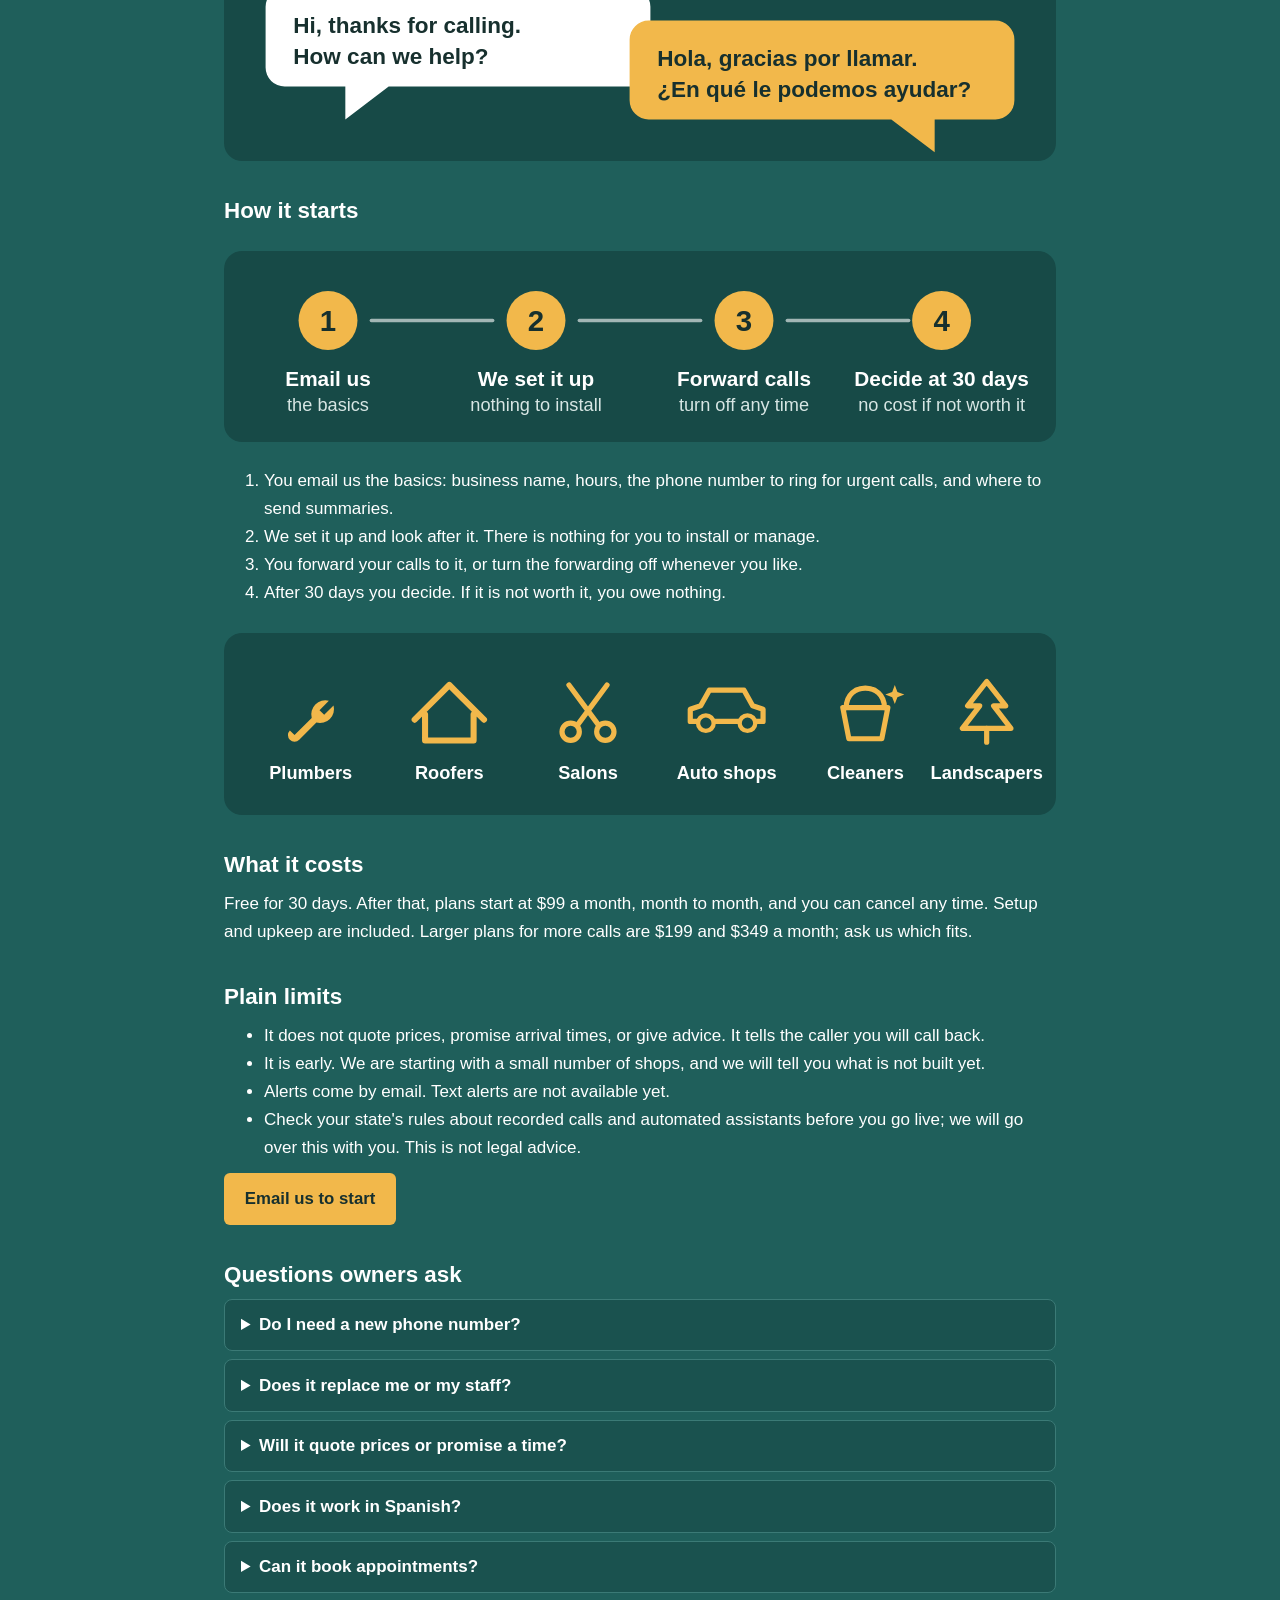
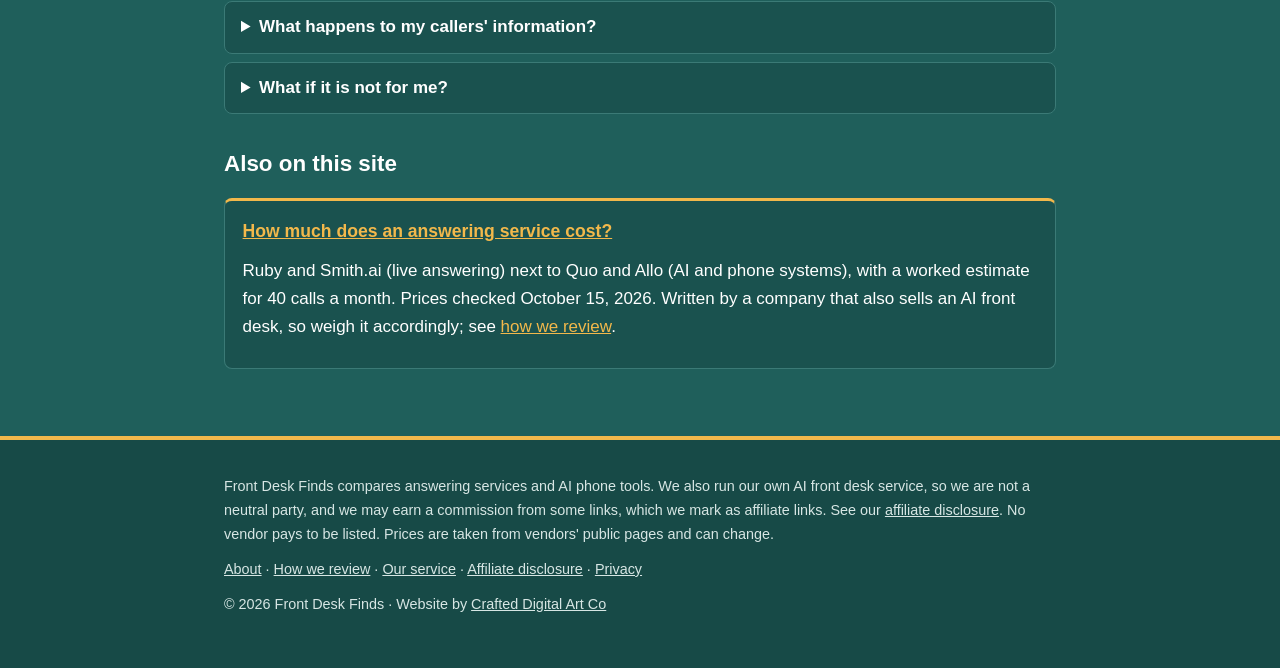
==== commit 854cd60d: "Draft: wider layout, bigger hero, share image, hover states, Crafted credit Co-Authored-By: Claude S" ====
--- a/index.html
+++ b/index.html
@@ -10,6 +10,8 @@
 <link rel="stylesheet" href="/style.css">
 <meta property="og:title" content="Front Desk Finds: an AI front desk for small businesses">
 <meta property="og:description" content="An AI front desk that answers your calls when you cannot, takes the caller's details and emails them to you. English and Spanish. Free for 30 days.">
+<meta property="og:image" content="https://frontdeskfinds.com/img/og.png">
+<meta name="twitter:card" content="summary_large_image">
 <meta property="og:type" content="website">
 <meta property="og:url" content="https://frontdeskfinds.com/">
 </head>
@@ -94,7 +96,7 @@
 <footer class="site"><div class="wrap">
 <p class="disclosure">Front Desk Finds compares answering services and AI phone tools. We also run our own AI front desk service, so we are not a neutral party, and we may earn a commission from some links, which we mark as affiliate links. See our <a href="/affiliate-disclosure/">affiliate disclosure</a>. No vendor pays to be listed. Prices are taken from vendors' public pages and can change.</p>
 <p><a href="/about/">About</a> &middot; <a href="/how-we-review/">How we review</a> &middot; <a href="/our-service/">Our service</a> &middot; <a href="/affiliate-disclosure/">Affiliate disclosure</a> &middot; <a href="/privacy/">Privacy</a></p>
-<p>&copy; 2026 Front Desk Finds</p>
+<p>&copy; 2026 Front Desk Finds &middot; Website by <a href="https://crafteddigitalartco.com">Crafted Digital Art Co</a></p>
 </div></footer>
 </body>
 </html>
--- a/style.css
+++ b/style.css
@@ -4,7 +4,7 @@
 html{-webkit-text-size-adjust:100%}
 body{margin:0;background:var(--bg);color:var(--ink);font:17px/1.65 -apple-system,BlinkMacSystemFont,"Segoe UI",Roboto,Helvetica,Arial,sans-serif}
 a{color:var(--accent)}
-.wrap{max-width:46rem;margin:0 auto;padding:0 1rem}
+.wrap{max-width:54rem;margin:0 auto;padding:0 1rem}
 header.site{background:var(--teal-dark);border-bottom:4px solid var(--gold)}
 header.site .wrap{display:flex;flex-wrap:wrap;gap:.5rem 1.5rem;align-items:center;justify-content:space-between;padding-top:1rem;padding-bottom:1rem}
 .brand{font-weight:700;font-size:1.1rem;color:#fff;display:inline-flex;align-items:center;gap:.55rem;text-decoration:none;letter-spacing:.01em}
@@ -53,3 +53,11 @@
 @media (max-width:560px){.email dl{grid-template-columns:1fr;gap:0}.email dd{margin-bottom:.5rem}}
 .faq details{background:var(--card);border:1px solid var(--line);border-radius:8px;padding:.7rem 1rem;margin:.5rem 0}
 .faq summary{cursor:pointer;font-weight:700;color:#fff}.faq details[open] summary{color:var(--gold)}.faq p{margin:.6rem 0 .2rem}
+
+main h1{font-size:clamp(2rem,5.5vw,3rem);letter-spacing:-.01em}
+.lede{font-size:1.25rem}
+.btn{font-size:1.05rem;padding:.75rem 1.3rem;transition:transform .15s,box-shadow .15s}
+.btn:hover{transform:translateY(-2px);box-shadow:0 6px 16px rgba(0,0,0,.25)}
+a:focus-visible,.btn:focus-visible,summary:focus-visible{outline:3px solid #fff;outline-offset:3px}
+.card{transition:transform .15s}.card:hover{transform:translateY(-2px)}
+@media (prefers-reduced-motion:reduce){*{transition:none!important}}
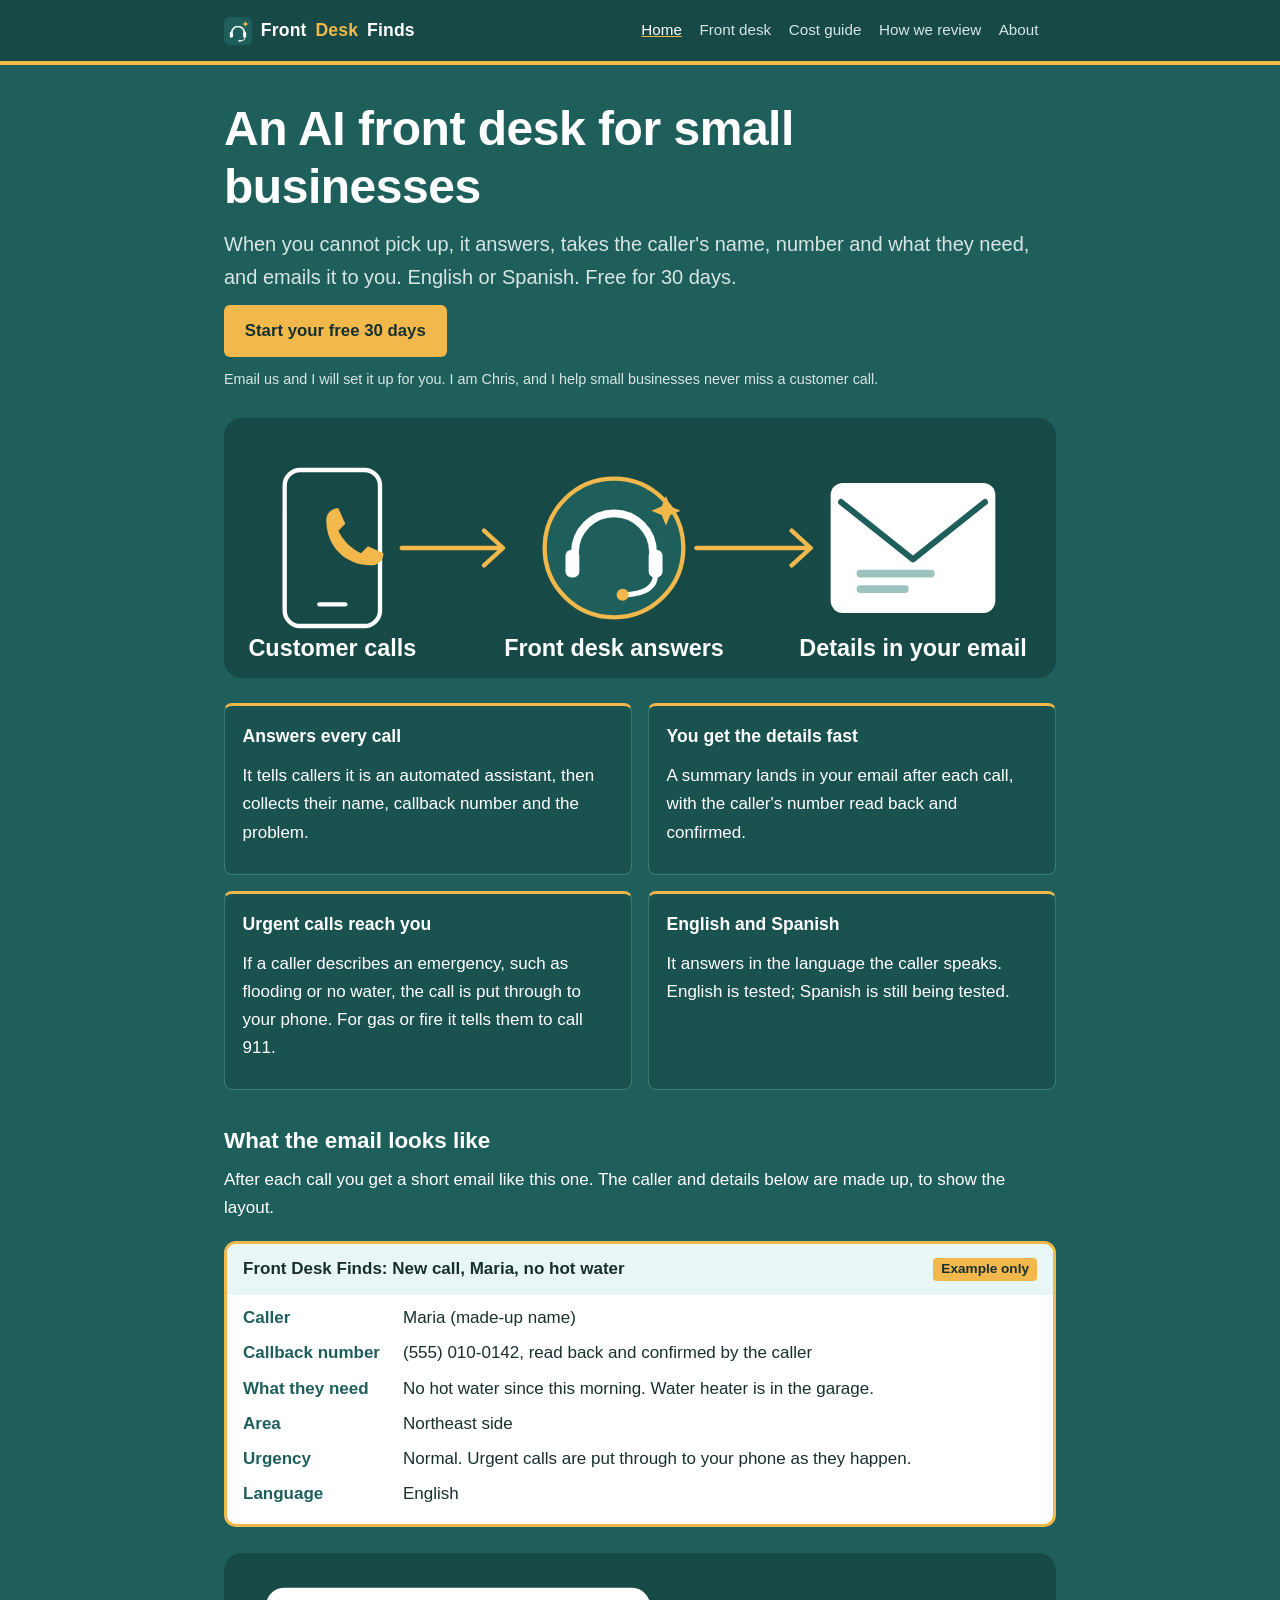
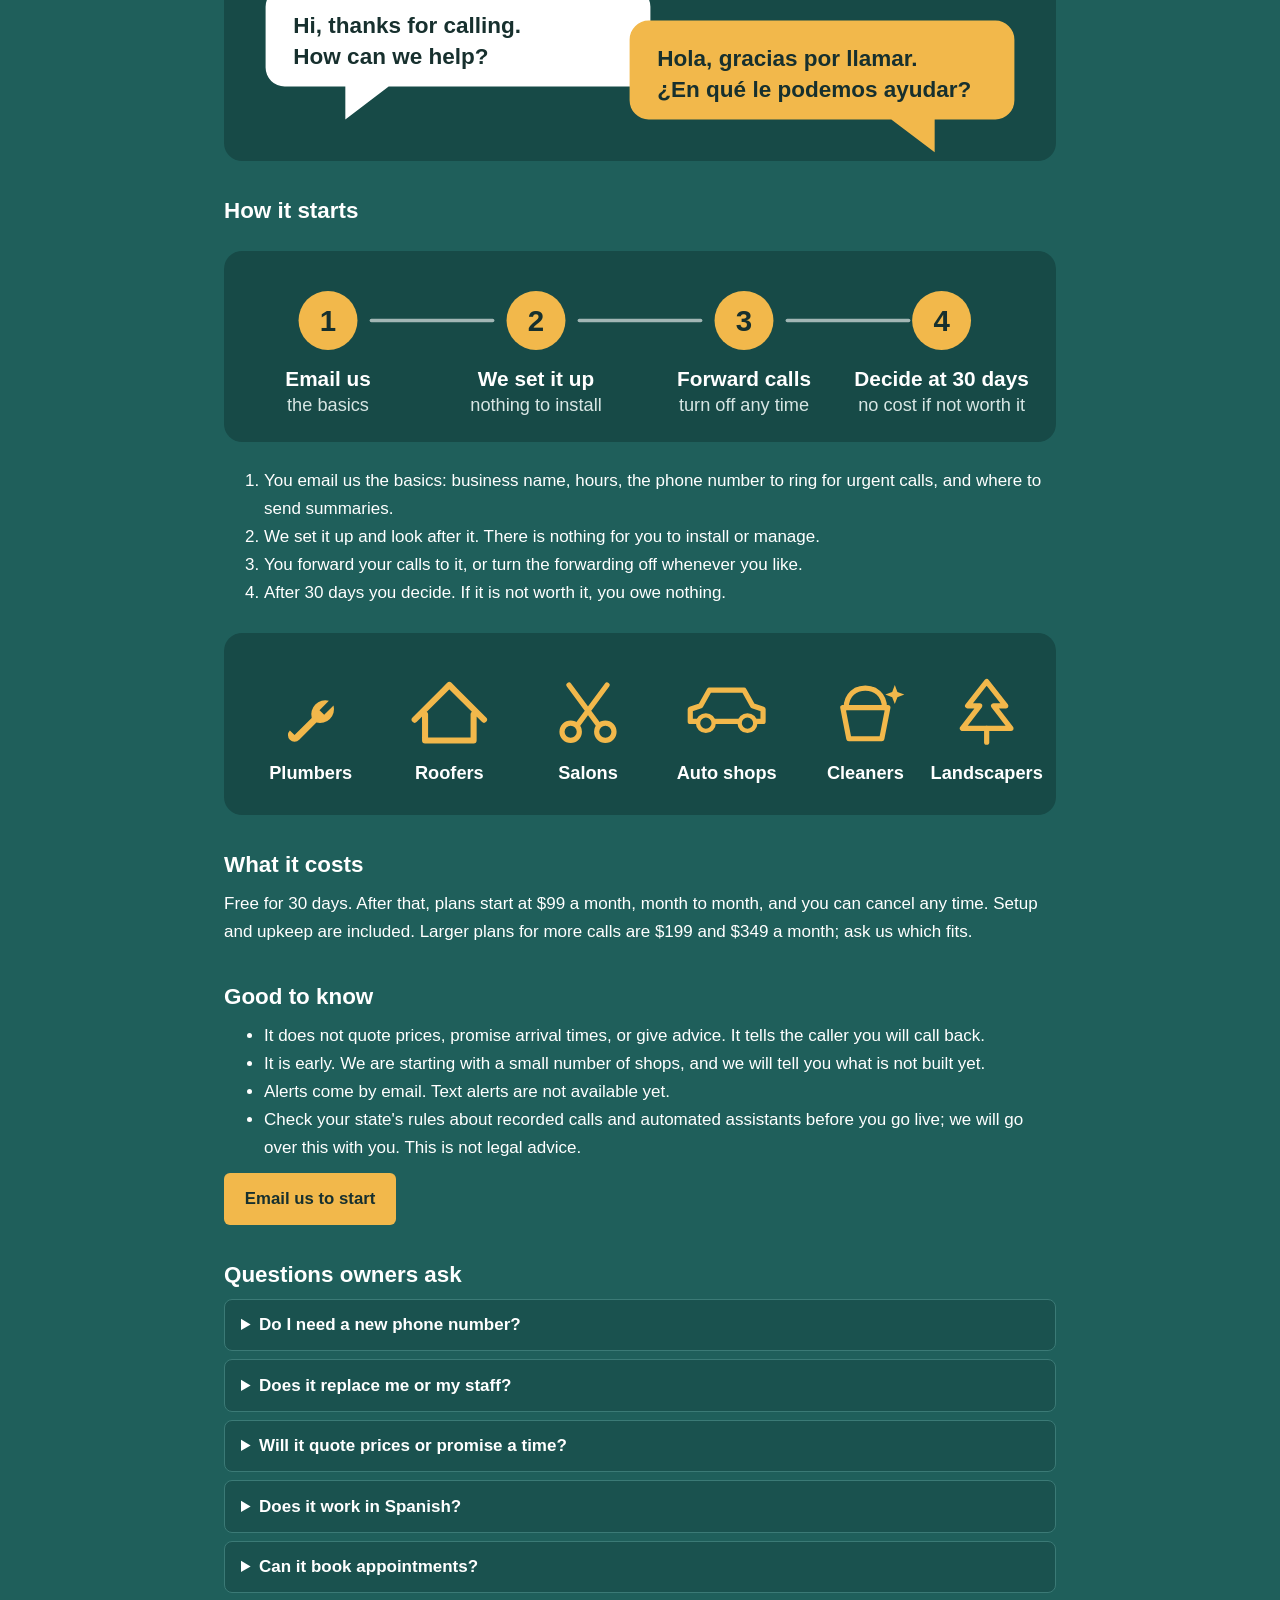
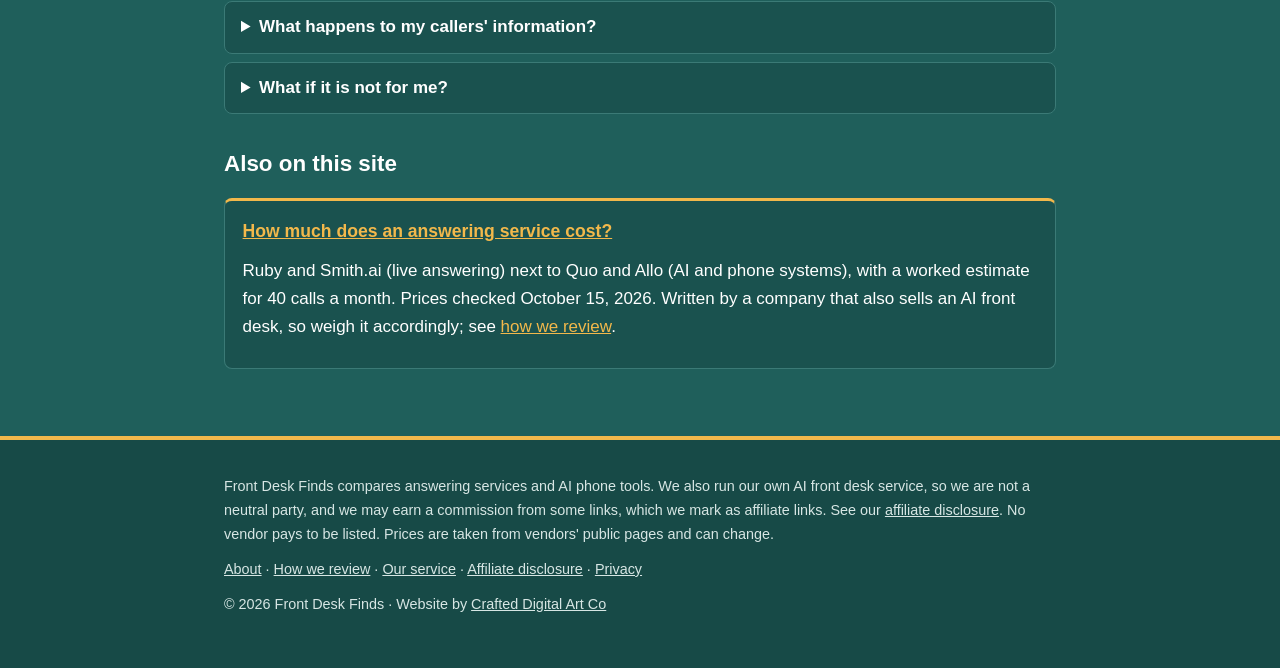
==== commit 93ad1b6b: "Rename 'Plain limits' heading to 'Good to know' Co-Authored-By: Claude Sonnet 5.5 <noreply@anthropic" ====
--- a/index.html
+++ b/index.html
@@ -65,7 +65,7 @@
 <h2>What it costs</h2>
 <p>Free for 30 days. After that, plans start at $99 a month, month to month, and you can cancel any time. Setup and upkeep are included. Larger plans for more calls are $199 and $349 a month; ask us which fits.</p>
 
-<h2>Plain limits</h2>
+<h2>Good to know</h2>
 <ul>
 <li>It does not quote prices, promise arrival times, or give advice. It tells the caller you will call back.</li>
 <li>It is early. We are starting with a small number of shops, and we will tell you what is not built yet.</li>
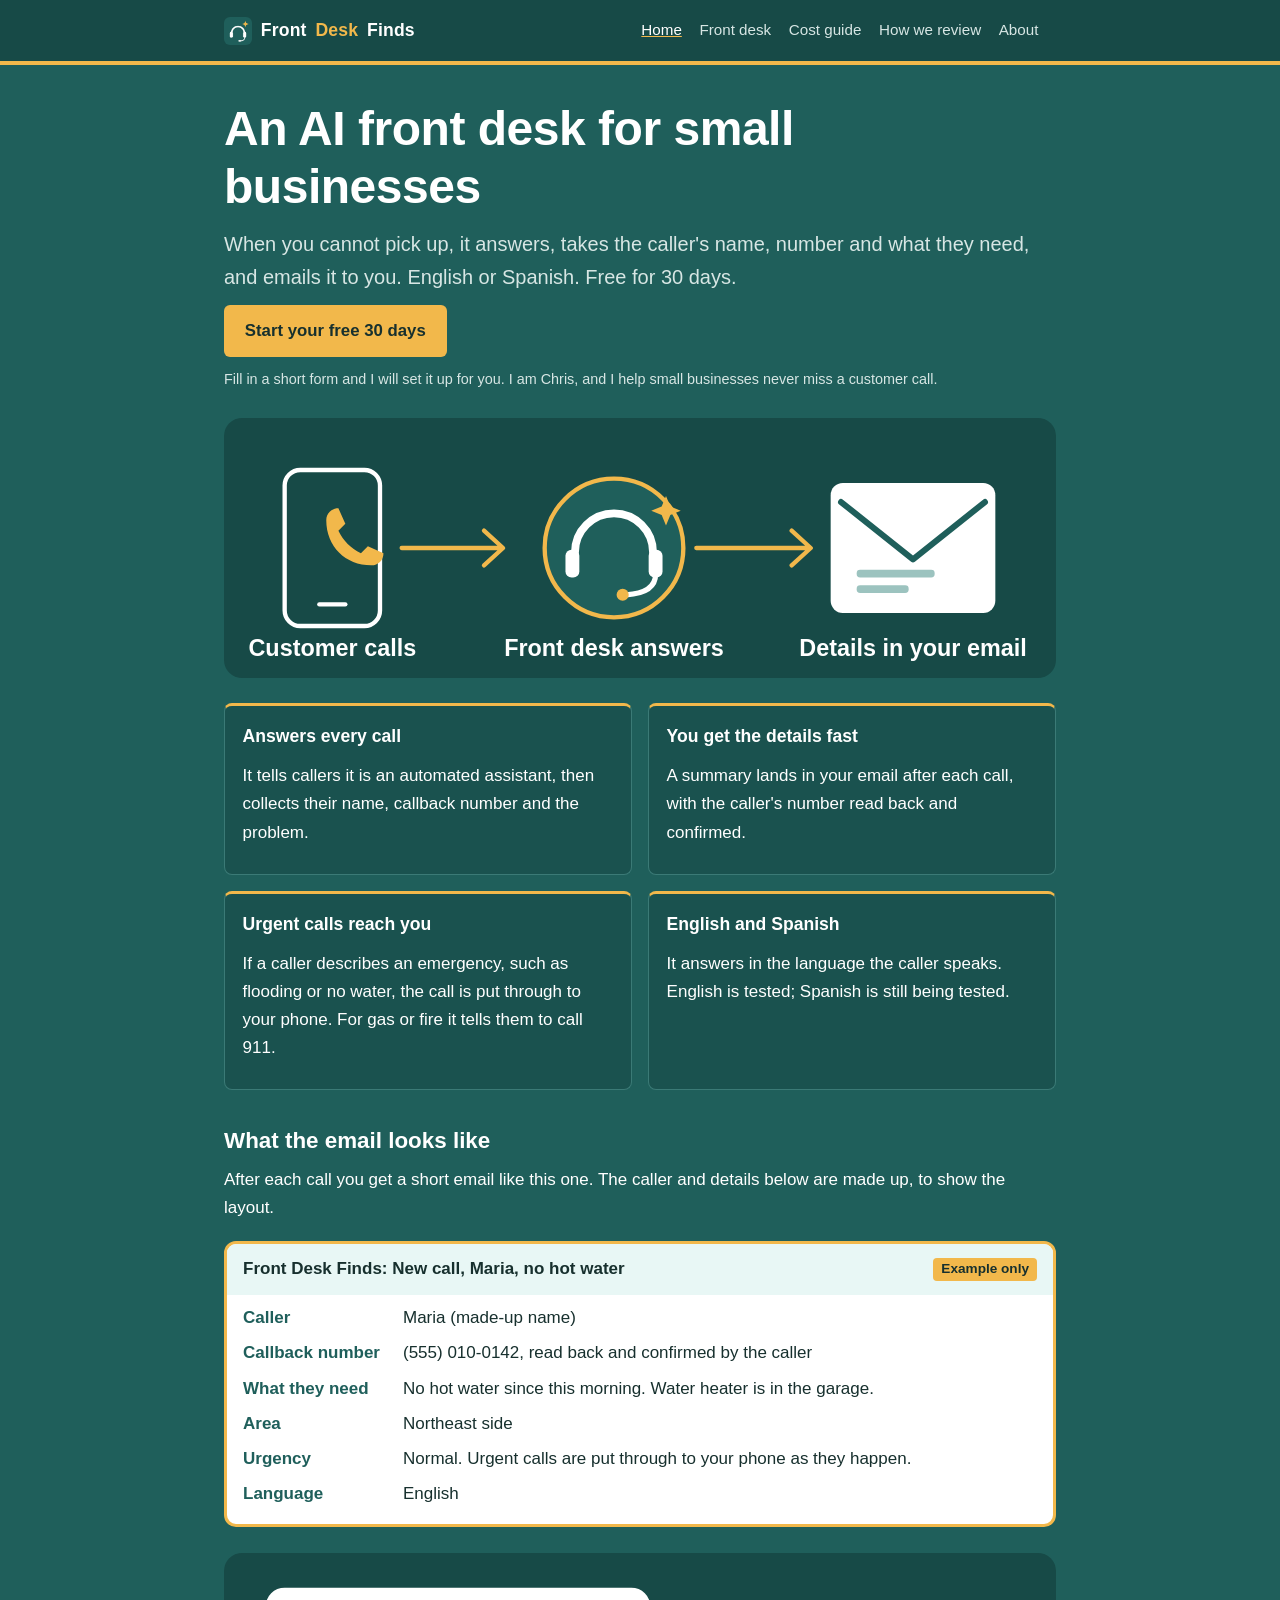
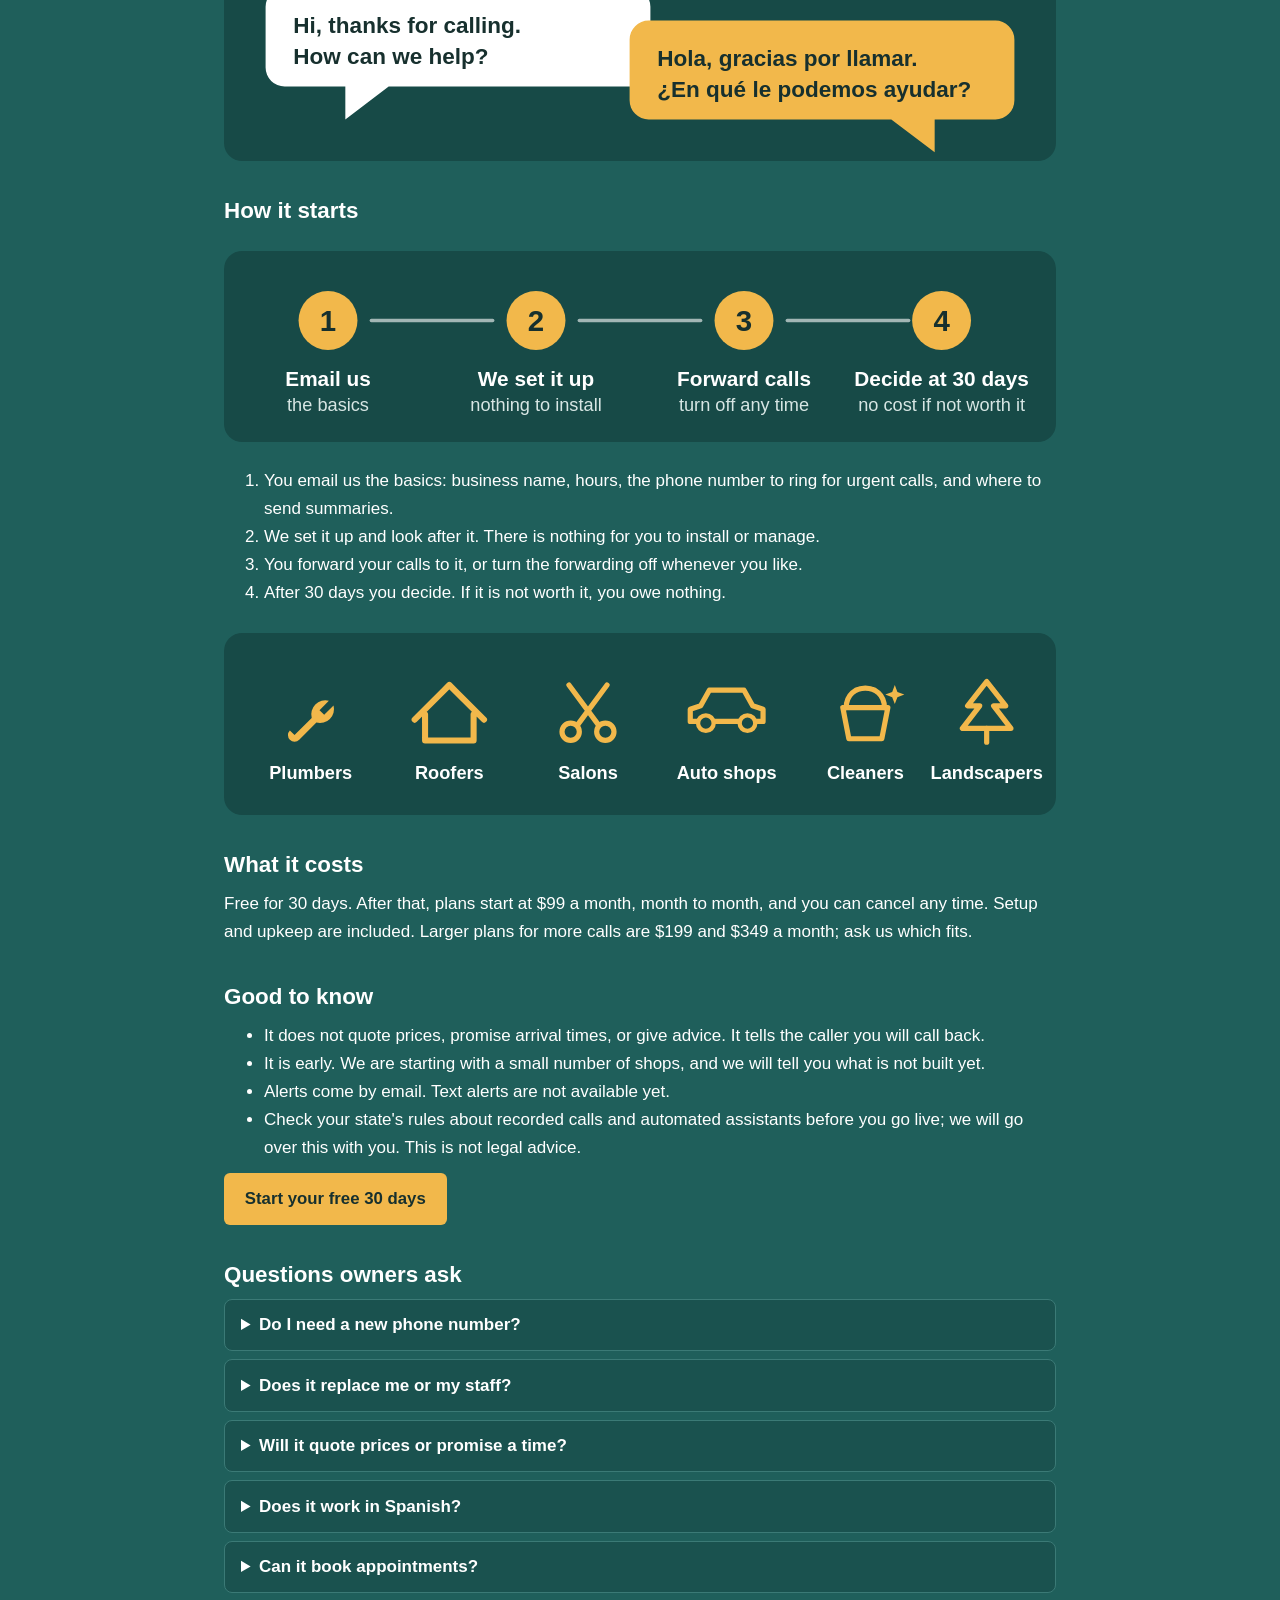
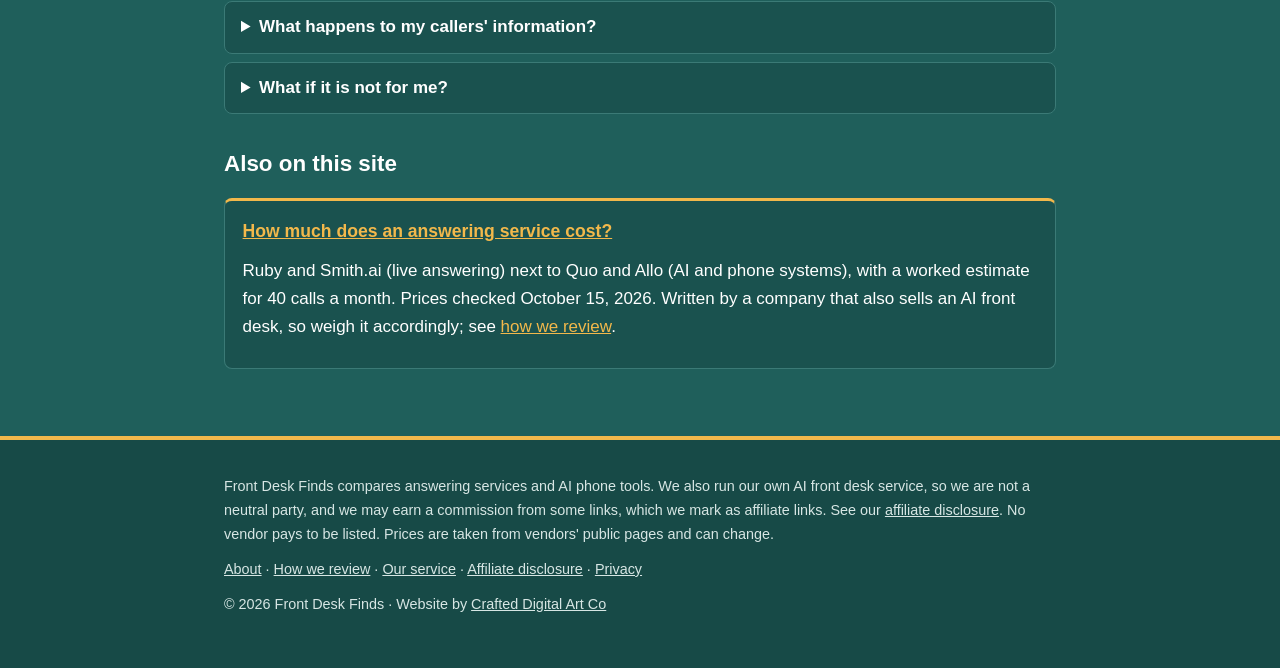
==== commit 430ef79b: "Add /start intake form (email only, plan interest), update privacy page and CTAs Co-Authored-By: Cla" ====
--- a/index.html
+++ b/index.html
@@ -24,8 +24,8 @@
 
 <h1>An AI front desk for small businesses</h1>
 <p class="lede">When you cannot pick up, it answers, takes the caller's name, number and what they need, and emails it to you. English or Spanish. Free for 30 days.</p>
-<p><a class="btn" href="mailto:support@frontdeskfinds.com?subject=Start%20my%20free%2030%20days">Start your free 30 days</a></p>
-<p class="meta">Email us and I will set it up for you. I am Chris, and I help small businesses never miss a customer call.</p>
+<p><a class="btn" href="/start/">Start your free 30 days</a></p>
+<p class="meta">Fill in a short form and I will set it up for you. I am Chris, and I help small businesses never miss a customer call.</p>
 
 <img class="hero" src="/img/call-to-email.svg" alt="A customer call is answered by the AI front desk and the details arrive in your email" width="960" height="300">
 
@@ -72,7 +72,7 @@
 <li>Alerts come by email. Text alerts are not available yet.</li>
 <li>Check your state's rules about recorded calls and automated assistants before you go live; we will go over this with you. This is not legal advice.</li>
 </ul>
-<p><a class="btn" href="mailto:support@frontdeskfinds.com?subject=Start%20my%20free%2030%20days">Email us to start</a></p>
+<p><a class="btn" href="/start/">Start your free 30 days</a></p>
 
 <h2>Questions owners ask</h2>
 <div class="faq">
--- a/style.css
+++ b/style.css
@@ -61,3 +61,15 @@
 a:focus-visible,.btn:focus-visible,summary:focus-visible{outline:3px solid #fff;outline-offset:3px}
 .card{transition:transform .15s}.card:hover{transform:translateY(-2px)}
 @media (prefers-reduced-motion:reduce){*{transition:none!important}}
+
+.form{margin-top:1.4rem;max-width:36rem}
+.fld{margin:0 0 1.1rem}
+.fld label,.chk label{display:block;font-weight:600;margin-bottom:.3rem}
+.fld input,.fld select,.fld textarea{width:100%;font:inherit;padding:.65rem .75rem;border-radius:8px;border:2px solid #fff;background:#fff;color:#17302e}
+.fld input:focus,.fld select:focus,.fld textarea:focus{outline:3px solid var(--gold);outline-offset:1px}
+.opt,.hint{font-weight:400;color:var(--muted);font-size:.9rem}
+.err{display:block;color:#ffd7a0;font-weight:600;min-height:0}
+.chk{margin:0 0 1rem}.chk label{font-weight:400;display:flex;gap:.6rem;align-items:flex-start}.chk input{margin-top:.35rem;width:1.1rem;height:1.1rem;flex:none}
+.hp{position:absolute;left:-9999px;height:0;overflow:hidden}
+.fine{font-size:.9rem;color:var(--muted)}
+.out{white-space:pre-wrap;background:#fff;color:#17302e;padding:1rem;border-radius:8px;overflow-x:auto}
